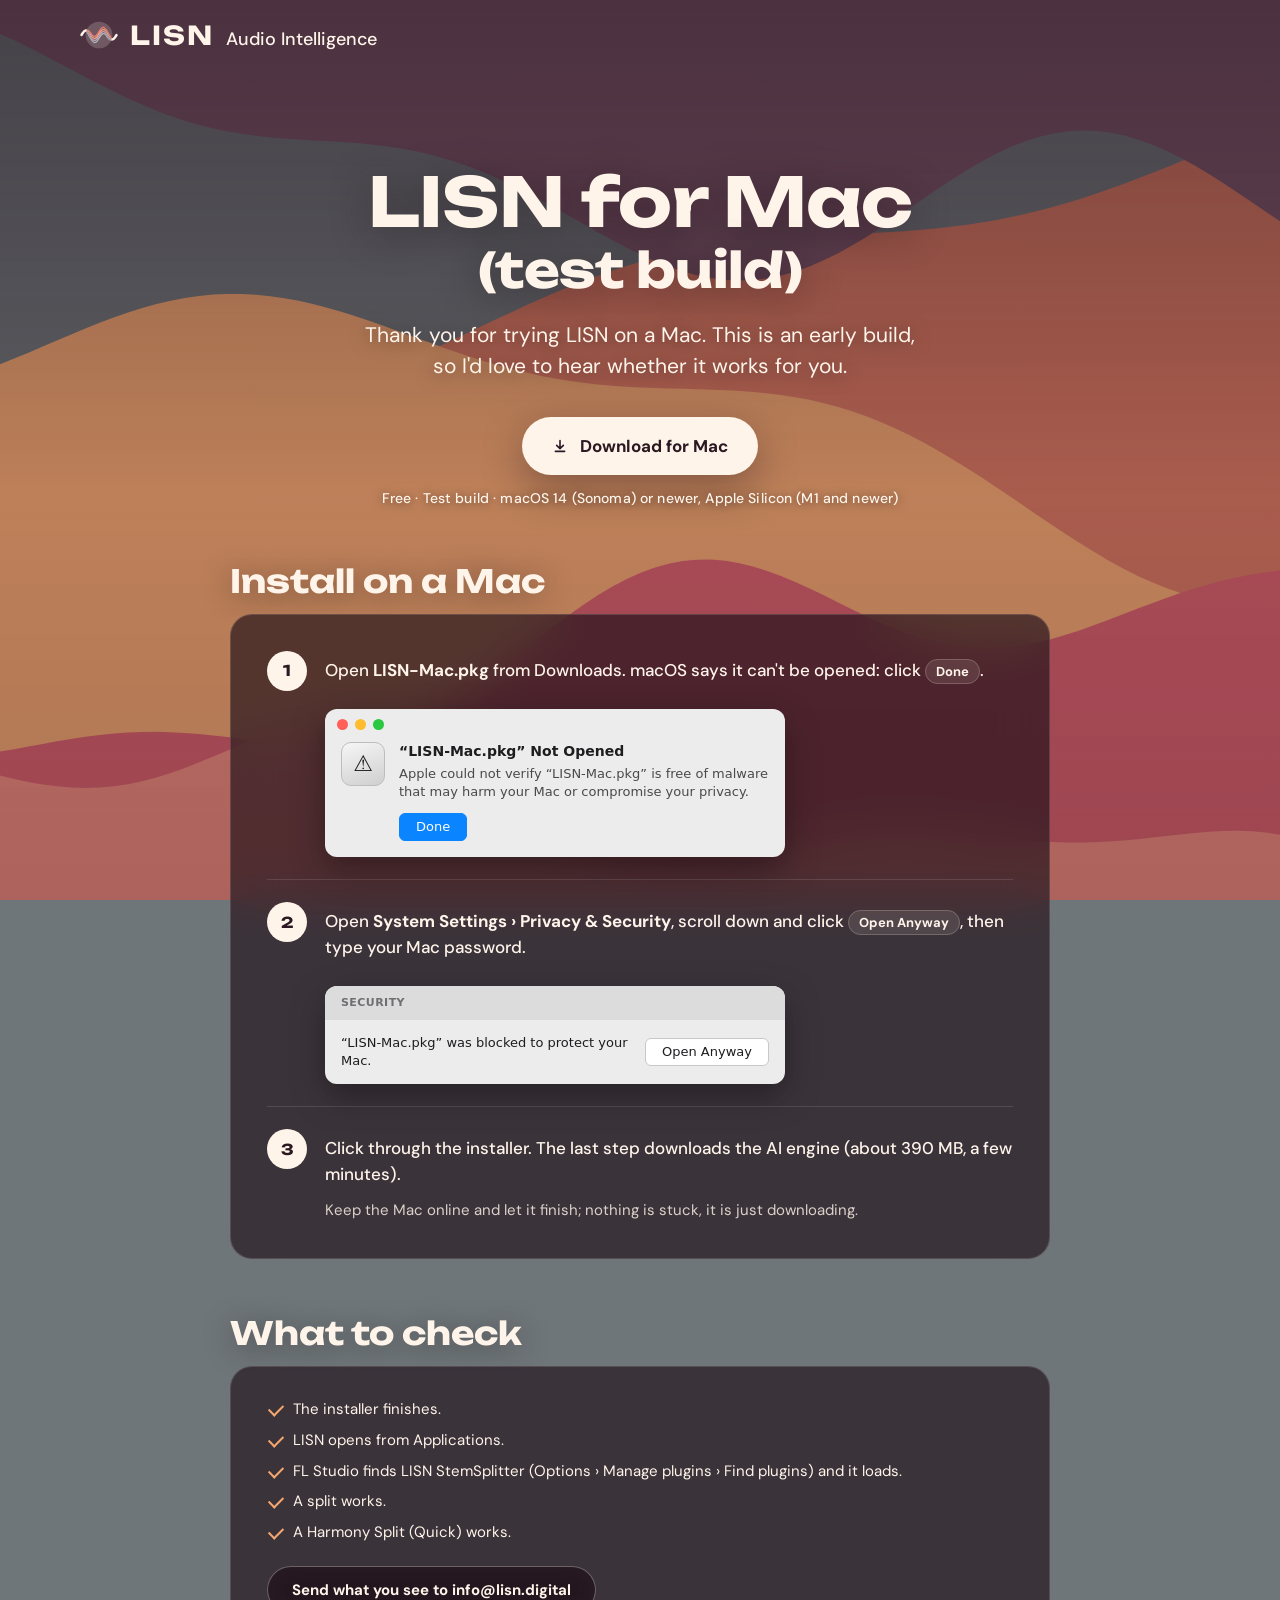
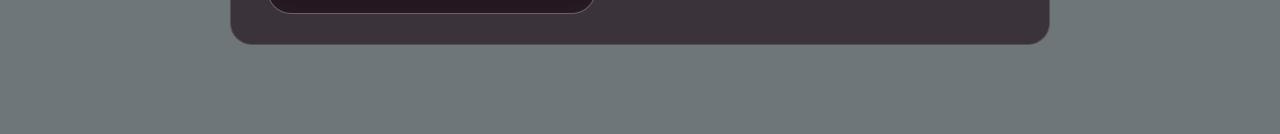
==== mac/index.html @ 8a8f7f3b "feat: private Mac test page at /mac/ (noindex, unlinked) Co-Authored-By: Claude Opus 5.5 <noreply@an" ====
<!doctype html>
<html lang="en">
<head>
<meta charset="utf-8">
<meta name="viewport" content="width=device-width, initial-scale=1">
<title>LISN for Mac (test build)</title>
<meta name="robots" content="noindex">
<meta name="theme-color" content="#2B1822">
<link rel="icon" href="../assets/favicon.ico" sizes="48x48">
<link rel="icon" href="../assets/favicon.svg" type="image/svg+xml">
<link rel="apple-touch-icon" href="../assets/apple-touch-icon.png">
<link rel="stylesheet" href="../styles.css?v=4">
<style>
/* Page-specific styles: kept here so the shared styles.css (and its ?v=) stay untouched */
.mt-hero { padding-bottom: clamp(32px, 5vw, 56px); }
.mt-wrap { max-width: 900px; margin: 0 auto; padding: 0 clamp(16px, 4vw, 40px) clamp(48px, 7vw, 90px); }
.mt-wrap h2 { margin: 0 0 14px; font-family: 'Unbounded', sans-serif; font-weight: 700; font-size: clamp(22px, 3.6vw, 32px); line-height: 1.15; text-shadow: 0 4px 30px rgba(32, 18, 27, 0.45); }
.mt-wrap .install-list, .mt-card { background: rgba(32, 18, 27, 0.66); margin-top: 0; max-width: none; }
.mt-card { border-radius: 22px; border: 1px solid rgba(255, 244, 234, 0.14); -webkit-backdrop-filter: blur(22px); backdrop-filter: blur(22px); padding: clamp(18px, 3vw, 30px) clamp(18px, 3vw, 36px); }
.mt-wrap section + section { margin-top: clamp(36px, 5vw, 56px); }
.mt-wrap .step-num { color: #2B1822; }
.mt-wrap .install-list h3 { font-weight: 500; font-size: 17px; line-height: 1.5; }
.mt-wrap .install-list h3 b { font-weight: 700; }
.mt-wrap .install-list h3 .key { font-size: 13px; padding: 3px 10px; }
.mt-send { margin: 22px 0 0; }

/* The two macOS windows, drawn in a neutral Mac look */
.mac { margin-top: 14px; max-width: 460px; color: #1d1d1f; background: #ececec; border-radius: 12px; box-shadow: 0 12px 34px rgba(0, 0, 0, 0.35); font: 13px/1.4 -apple-system, BlinkMacSystemFont, 'Segoe UI', system-ui, sans-serif; overflow: hidden; }
.mac-dots { display: flex; gap: 7px; padding: 10px 12px 0; }
.mac-dots i { width: 11px; height: 11px; border-radius: 50%; background: #ff5f57; }
.mac-dots i:nth-child(2) { background: #febc2e; }
.mac-dots i:nth-child(3) { background: #28c840; }
.mac-body { display: flex; gap: 14px; align-items: flex-start; padding: 12px 16px 16px; }
.mac-icon { flex: none; width: 44px; height: 44px; border-radius: 10px; background: linear-gradient(160deg, #f6f6f6, #cfcfcf); border: 1px solid #bdbdbd; display: flex; align-items: center; justify-content: center; font-size: 22px; }
.mac-text { flex: 1; min-width: 0; }
.mac-text b { display: block; font-size: 14px; margin-bottom: 3px; }
.mac-text span { color: #4a4a4c; }
.mac-btn { display: inline-block; margin-top: 12px; padding: 4px 16px; border-radius: 6px; background: #fff; border: 1px solid #c8c8c8; color: #1d1d1f; font-weight: 500; }
.mac-btn.blue { background: #0a84ff; border-color: #0a84ff; color: #fff; }
.mac-row { display: flex; gap: 14px; align-items: center; justify-content: space-between; padding: 14px 16px; }
.mac-row .mac-btn { flex: none; margin: 0; }
.mac-row .mac-text { color: #1d1d1f; }
.mac-head { padding: 9px 16px; background: #dcdcdc; color: #6e6e73; font-size: 11px; font-weight: 600; letter-spacing: 0.04em; text-transform: uppercase; }
@media (max-width: 520px) { .mac-row { flex-wrap: wrap; } }
</style>
</head>
<body>
<canvas id="dusk-waves" class="bg-waves" aria-hidden="true"></canvas>
<div class="bg-shade" aria-hidden="true"></div>

<div class="page">

  <header class="site-header">
    <a class="brand" href="../" aria-label="LISN Audio Intelligence home"><img class="brand-symbol" src="../assets/lisn-symbol-glass.svg" alt="" width="38" height="38"><span class="brand-mark">LISN</span> <span class="brand-name">Audio Intelligence</span></a>
  </header>

  <main>
    <section class="hero mt-hero">
      <h1 class="hero-title">LISN for Mac <span>(test build)</span></h1>
      <p class="hero-sub">Thank you for trying LISN on a Mac. This is an early build, so I'd love to hear whether it works for you.</p>
      <div class="hero-cta">
        <div class="cta-row">
          <a class="btn btn-lg" href="https://github.com/EdiKrasniqi11/lisn-vst/releases/download/mac-test-1/LISN-Mac.pkg" data-goatcounter-click="download-mac-test" data-goatcounter-title="Download LISN for Mac (test)"><svg width="16" height="16" viewBox="0 0 24 24" fill="none" stroke="#2B1822" stroke-width="2.4" stroke-linecap="round" stroke-linejoin="round" aria-hidden="true"><path d="M12 4v11M7 11l5 5 5-5M5 20h14"/></svg>Download for Mac</a>
        </div>
        <p class="fineprint">Free · Test build · macOS 14 (Sonoma) or newer, Apple Silicon (M1 and newer)</p>
      </div>
    </section>

    <div class="mt-wrap">
      <section aria-labelledby="mt-install">
        <h2 id="mt-install">Install on a Mac</h2>
        <ol class="install-list">
          <li>
            <span class="step-num">1</span>
            <div class="step-body">
              <h3>Open <b>LISN-Mac.pkg</b> from Downloads. macOS says it can't be opened: click <span class="key">Done</span>.</h3>
              <div class="mac" role="img" aria-label="A macOS dialog titled “LISN-Mac.pkg” Not Opened, saying Apple could not verify it is free of malware, with a blue Done button">
                <div class="mac-dots" aria-hidden="true"><i></i><i></i><i></i></div>
                <div class="mac-body">
                  <div class="mac-icon" aria-hidden="true">&#9888;&#xFE0E;</div>
                  <div class="mac-text"><b>“LISN-Mac.pkg” Not Opened</b><span>Apple could not verify “LISN-Mac.pkg” is free of malware that may harm your Mac or compromise your privacy.</span><br><span class="mac-btn blue">Done</span></div>
                </div>
              </div>
            </div>
          </li>
          <li>
            <span class="step-num">2</span>
            <div class="step-body">
              <h3>Open <b>System Settings › Privacy &amp; Security</b>, scroll down and click <span class="key">Open Anyway</span>, then type your Mac password.</h3>
              <div class="mac" role="img" aria-label="The macOS Privacy and Security settings, with the line “LISN-Mac.pkg” was blocked to protect your Mac, and an Open Anyway button">
                <div class="mac-head" aria-hidden="true">Security</div>
                <div class="mac-row"><span class="mac-text">“LISN-Mac.pkg” was blocked to protect your Mac.</span><span class="mac-btn">Open Anyway</span></div>
              </div>
            </div>
          </li>
          <li>
            <span class="step-num">3</span>
            <div class="step-body">
              <h3>Click through the installer. The last step downloads the AI engine (about 390 MB, a few minutes).</h3>
              <p class="note">Keep the Mac online and let it finish; nothing is stuck, it is just downloading.</p>
            </div>
          </li>
        </ol>
      </section>

      <section aria-labelledby="mt-check">
        <h2 id="mt-check">What to check</h2>
        <div class="mt-card">
          <ul class="ticks">
            <li>The installer finishes.</li>
            <li>LISN opens from Applications.</li>
            <li>FL Studio finds LISN StemSplitter (Options › Manage plugins › Find plugins) and it loads.</li>
            <li>A split works.</li>
            <li>A Harmony Split (Quick) works.</li>
          </ul>
          <p class="mt-send"><a class="btn btn-md btn-ghost" href="mailto:info@lisn.digital?subject=LISN%20for%20Mac%20test">Send what you see to info@lisn.digital</a></p>
        </div>
      </section>
    </div>
  </main>
</div>

<script>
// The hero's Dusk waves (same drawing as the home page); a still frame when the visitor prefers reduced motion.
(() => {
  const DUSK = { bg: '#6F7679', layers: [
    { c: '#D9775F', base: 0.30, amp: 0.10, dir: 1, slope: -0.18 },
    { c: '#F4A76F', base: 0.46, amp: 0.11, dir: 1, slope: 0.22 },
    { c: '#7B5467', base: 0.20, amp: 0.12, dir: -1, slope: 0.16 },
    { c: '#D95F6B', base: 0.72, amp: 0.09, dir: 1, slope: -0.2 },
    { c: '#F08A7C', base: 0.90, amp: 0.07, dir: 1, slope: 0.14 }
  ]};
  const c = document.getElementById('dusk-waves');
  const still = matchMedia('(prefers-reduced-motion: reduce)');
  let raf = 0;
  function size() {
    const dpr = Math.min(window.devicePixelRatio || 1, 1.5), r = c.getBoundingClientRect();
    c.width = Math.max(1, Math.round(r.width * dpr));
    c.height = Math.max(1, Math.round(r.height * dpr));
  }
  function draw(ts) {
    const t = ts * 0.00006, ctx = c.getContext('2d'), w = c.width, h = c.height;
    ctx.fillStyle = DUSK.bg; ctx.fillRect(0, 0, w, h);
    const step = Math.max(8, w / 90);
    DUSK.layers.forEach((L, i) => {
      const p = i * 1.9, f1 = 0.7 + i * 0.22, f2 = 1.6 + i * 0.27;
      ctx.beginPath(); ctx.moveTo(0, L.dir > 0 ? h : 0);
      for (let x = 0; x <= w + step; x += step) {
        const u = x / w;
        const y = h * (L.base + (u - 0.5) * L.slope) + h * L.amp * (
          Math.sin(u * Math.PI * 2 * f1 + t * (5 + i) + p) * 0.62 +
          Math.sin(u * Math.PI * 2 * f2 - t * (3.2 + i * 0.7) + p * 1.7) * 0.38);
        ctx.lineTo(x, y);
      }
      ctx.lineTo(w, L.dir > 0 ? h : 0); ctx.closePath();
      ctx.fillStyle = L.c; ctx.fill();
    });
  }
  function start() {
    cancelAnimationFrame(raf);
    if (still.matches) { draw(0); return; }
    const loop = ts => { draw(ts); raf = requestAnimationFrame(loop); };
    raf = requestAnimationFrame(loop);
  }
  new ResizeObserver(() => { size(); draw(still.matches ? 0 : performance.now()); }).observe(c);
  still.addEventListener('change', start);
  size(); start();
})();
</script>
<!-- Visit and download-click counts, no cookies: https://lisn.goatcounter.com -->
<script data-goatcounter="https://lisn.goatcounter.com/count" async src="//gc.zgo.at/count.js"></script>
</body>
</html>
---- styles.css ----
/* LISN StemSplitter site. Every value comes from the Claude Design export (LISN StemSplitter.dc.html). */

@font-face { font-family: 'DM Sans'; font-style: normal; font-weight: 400 700; font-display: swap; src: url(assets/fonts/dm-sans-latin.woff2) format('woff2'); }
@font-face { font-family: 'Unbounded'; font-style: normal; font-weight: 700; font-display: swap; src: url(assets/fonts/unbounded-700-latin.woff2) format('woff2'); }

html { scroll-behavior: smooth; }
@media (prefers-reduced-motion: reduce) { html { scroll-behavior: auto; } }
* { box-sizing: border-box; }
body { margin: 0; background: #6F7679; color: #FFF4EA; font-family: 'DM Sans', system-ui, sans-serif; -webkit-font-smoothing: antialiased; }
a { color: #FFF4EA; text-underline-offset: 3px; }
a:hover { color: #F4A76F; }
:focus-visible { outline: 2px solid #FFF4EA; outline-offset: 3px; }
summary { list-style: none; }
summary::-webkit-details-marker { display: none; }

/* Stem colours, used through --c */
.vocals { --c: #F4A76F; } .drums { --c: #EF7A7F; } .bass { --c: #C9A0BD; }
.guitar { --c: #F3CD7F; } .piano { --c: #EFE3D6; } .other { --c: #A9B8BC; }

/* Page frame */
/* 100lvh: as tall as the screen with the phone's address bar hidden, so showing or hiding it never resizes the background or uncovers a strip below it */
.bg-waves { position: fixed; inset: 0; width: 100%; height: 100%; height: 100lvh; z-index: 0; display: block; }
.bg-shade { position: fixed; inset: 0; height: 100lvh; z-index: 0; pointer-events: none; background: linear-gradient(180deg, rgba(32, 18, 27, 0.52) 0%, rgba(32, 18, 27, 0.26) 55%, rgba(32, 18, 27, 0.32) 100%); }
.page { position: relative; z-index: 1; min-height: 100vh; display: flex; flex-direction: column; }
main { flex: 1; }
.glass { border-radius: 22px; background: rgba(32, 18, 27, 0.66); border: 1px solid rgba(255, 244, 234, 0.14); -webkit-backdrop-filter: blur(22px); backdrop-filter: blur(22px); }

/* Wordmark */
.brand { display: flex; align-items: baseline; gap: 10px; }
.brand-mark { font-family: 'Unbounded', sans-serif; font-weight: 700; letter-spacing: 0.08em; line-height: 1; }
.brand-name { font-weight: 500; line-height: 1; }
/* The logo kit's glass symbol before "LISN": 1.46 em of the LISN text's size (38 px at 26 px), centred on that text's 1 em line
   box, which centres it on the capitals. The negative margins keep its box under 1 em, so the row and the text don't move. */
.brand-symbol { flex: none; align-self: center; width: 1.46em; height: 1.46em; margin: -0.24em 0; }

/* Header */
.site-header { width: 100%; max-width: 1200px; margin: 0 auto; padding: 22px clamp(16px, 4vw, 40px); display: flex; flex-wrap: wrap; align-items: center; justify-content: space-between; gap: 14px 24px; }
.site-header .brand { gap: 12px; text-decoration: none; }
.site-header .brand:hover { color: #FFF4EA; }
.site-header .brand-mark, .site-header .brand-symbol { font-size: 26px; }
.site-header .brand-name { font-size: 18px; }
.nav { display: flex; flex-wrap: wrap; align-items: center; gap: 8px 22px; }
.nav-link { text-decoration: none; font-weight: 500; font-size: 15px; }
.menu-btn { display: none; }
/* Phone menu (the header wraps below 950 px): a menu button, and the links in a card under the header (the "Website header on a phone" mockup, A) */
@media (max-width: 960px) {
  .site-header { position: relative; z-index: 5; flex-wrap: nowrap; column-gap: 12px; }
  /* Narrower than 390 px the logo and name shrink with the screen so they stay on one line beside the button
     (they need 297 px at full size; the padding, gaps and button take 112) */
  .site-header .brand-mark, .site-header .brand-symbol { font-size: min(26px, calc((100vw - 116px) * 0.095)); }
  .site-header .brand-name { font-size: min(18px, calc((100vw - 116px) * 0.066)); white-space: nowrap; }
  .menu-btn { display: flex; flex: none; align-items: center; justify-content: center; width: 44px; height: 44px; padding: 0; border-radius: 999px; border: 1px solid rgba(255, 244, 234, 0.24); background: rgba(32, 18, 27, 0.55); color: #FFF4EA; cursor: pointer; }
  .menu-btn .i-close, .site-header.open .menu-btn .i-open { display: none; }
  .site-header.open .menu-btn .i-close { display: block; }
  .site-header.open .menu-btn { border-color: rgba(255, 244, 234, 0.4); }
  .site-header.open::before { content: ""; position: fixed; inset: 0; z-index: -1; background: rgba(20, 10, 16, 0.42); }
  .nav { display: none; position: absolute; top: calc(100% + 2px); left: 12px; right: 12px; flex-direction: column; align-items: stretch; gap: 0; padding: 8px; border-radius: 22px; background: rgba(32, 18, 27, 0.9); -webkit-backdrop-filter: blur(22px); backdrop-filter: blur(22px); border: 1px solid rgba(255, 244, 234, 0.14); box-shadow: 0 24px 60px rgba(0, 0, 0, 0.45); }
  .site-header.open .nav { display: flex; }
  .nav-link { display: flex; align-items: center; justify-content: space-between; height: 52px; padding: 0 14px; font-size: 17px; }
  .nav-link + .nav-link { border-top: 1px solid rgba(255, 244, 234, 0.08); }
  .nav-link::after { content: ""; width: 7px; height: 7px; margin-right: 4px; border-top: 2px solid rgba(255, 244, 234, 0.5); border-right: 2px solid rgba(255, 244, 234, 0.5); transform: rotate(45deg); }
  .nav .btn { justify-content: center; height: 50px; margin-top: 8px; font-size: 15px; }
}
.btn { display: inline-flex; align-items: center; gap: 8px; height: 40px; padding: 0 18px; border-radius: 999px; background: #FFF4EA; color: #2B1822; text-decoration: none; font-weight: 700; font-size: 14px; }
.btn:hover { color: #2B1822; }
.btn-lg { gap: 12px; height: 58px; padding: 0 30px; font-size: 17px; box-shadow: 0 14px 40px rgba(32, 18, 27, 0.35); }
.btn-md { gap: 10px; height: 48px; padding: 0 24px; font-size: 15px; align-self: flex-start; margin-top: auto; }
.btn-ghost { background: rgba(32, 18, 27, 0.55); color: #FFF4EA; border: 1px solid rgba(255, 244, 234, 0.32); -webkit-backdrop-filter: blur(14px); backdrop-filter: blur(14px); }
.btn-ghost:hover { color: #FFF4EA; background: rgba(32, 18, 27, 0.75); }
.btn-ghost.btn-lg { box-shadow: 0 14px 40px rgba(32, 18, 27, 0.25); }

/* Hero */
.hero { max-width: 1200px; margin: 0 auto; padding: clamp(40px, 8vw, 96px) clamp(16px, 4vw, 40px) clamp(56px, 8vw, 110px); display: flex; flex-direction: column; align-items: center; text-align: center; }
.hero-title { margin: 0; font-family: 'Unbounded', sans-serif; font-weight: 700; font-size: clamp(30px, 5.6vw, 68px); line-height: 1.06; letter-spacing: -0.01em; text-wrap: balance; text-shadow: 0 4px 40px rgba(32, 18, 27, 0.45); max-width: 16ch; }
.hero-title span { display: block; font-size: 0.72em; margin-top: 0.12em; }
.hero-sub { margin: 24px 0 0; font-size: clamp(17px, 2vw, 21px); line-height: 1.5; max-width: 40ch; text-wrap: pretty; text-shadow: 0 2px 18px rgba(32, 18, 27, 0.5); }
.hero-cta { margin-top: 34px; display: flex; flex-direction: column; align-items: center; gap: 14px; }
.cta-row { display: flex; flex-wrap: wrap; justify-content: center; gap: 12px; }
#download { scroll-margin-top: 140px; }
.fineprint { margin: 0; font-size: 14px; font-weight: 500; letter-spacing: 0.01em; text-shadow: 0 1px 10px rgba(32, 18, 27, 0.6); }

/* The LISN app window in the hero: the desktop app at its own 760 x 500 px, every value from lisn-vst Source/ (Theme.cpp,
   Screens.cpp, StemRow.cpp, Controls.cpp). app.js scales it to the frame (--s), moves the playhead (--head) and draws the waves. */
.app-frame { scroll-margin-top: 24px; position: relative; width: 100%; max-width: 1000px; aspect-ratio: 760 / 500; margin-top: clamp(48px, 7vw, 84px); overflow: hidden; border-radius: 9px; text-align: left; background: #6F7679; box-shadow: 0 50px 120px rgba(32, 18, 27, 0.5), 0 10px 30px rgba(32, 18, 27, 0.3), 0 0 0 1px rgba(255, 244, 234, 0.12); }
.app { --s: 1; --head: 0; --ground: #6F7679; --tint: 32, 18, 27; --vocals: #F4A76F; --drums: #EF7A7F; --bass: #C9A0BD; --other: #A9B8BC;
  position: absolute; left: 0; top: 0; width: 760px; height: 500px; transform: scale(var(--s)); transform-origin: 0 0; background: var(--ground); color: #FFF4EA; -webkit-user-select: none; user-select: none; }
.app[data-theme="midnight"] { --ground: #152238; --tint: 8, 14, 28; --vocals: #F3B98A; --drums: #6FD3C6; --bass: #A9B4FF; --other: #8DB8DB; }
.app [hidden] { display: none !important; }
.app button { margin: 0; font-family: inherit; color: inherit; cursor: pointer; }
.app .ic { fill: none; stroke: currentColor; stroke-width: 2; stroke-linecap: round; stroke-linejoin: round; flex: none; }
.app .vocals { --c: var(--vocals); } .app .drums { --c: var(--drums); } .app .bass { --c: var(--bass); } .app .other { --c: var(--other); }
.app-waves { position: absolute; left: 0; top: 0; width: 760px; height: 500px; display: block; }
.app-header { position: absolute; left: 24px; top: 16px; width: 712px; height: 44px; display: flex; align-items: center; justify-content: space-between; }
.app-logo { display: flex; align-items: center; gap: 10px; font-family: 'Unbounded', sans-serif; font-weight: 700; font-size: 22px; letter-spacing: 0.08em; line-height: 1; }
.app-logo img { display: block; }
.app-right { display: flex; align-items: center; }
.app.busy .app-right { opacity: 0.55; pointer-events: none; }
.app-pill { display: flex; gap: 2px; padding: 3px; border-radius: 999px; border: 1px solid rgba(255, 244, 234, 0.14); background: rgba(var(--tint), 0.72); }
.app-pill + .app-pill { margin-left: 8px; }
.app-pill button { height: 30px; padding: 0 14px; border: 0; border-radius: 999px; background: none; font-weight: 700; font-size: 13px; }
.app-pill .on { background: #FFF4EA; color: #2B1822; }
.app-sep { width: 1px; height: 22px; margin: 0 10px; background: rgba(255, 244, 234, 0.24); }
.app-wbtn { width: 32px; height: 32px; box-sizing: border-box; border-radius: 50%; border: 1px solid rgba(255, 244, 234, 0.18); background: rgba(32, 18, 27, 0.55); display: flex; align-items: center; justify-content: center; }
.app-wbtn .ic { stroke-width: 2; }
.app-wbtn + .app-wbtn { margin-left: 8px; }
.app-panel { position: absolute; left: 24px; top: 76px; width: 712px; height: 400px; box-sizing: border-box; border-radius: 22px; border: 1px solid rgba(255, 244, 234, 0.14); background: rgba(var(--tint), 0.66); -webkit-backdrop-filter: blur(18px); backdrop-filter: blur(18px); box-shadow: 0 26px 50px -22px rgba(20, 8, 16, 0.75); }
.app-panel.error { background: rgba(var(--tint), 0.7); }
.app-panel.drop { box-shadow: 0 26px 50px -22px rgba(20, 8, 16, 0.75), inset 0 0 0 2px rgba(255, 244, 234, 0.7); }
.app-info { position: absolute; left: 720px; top: 480px; width: 16px; height: 16px; box-sizing: border-box; border-radius: 50%; border: 1px solid rgba(255, 244, 234, 0.35); display: flex; align-items: center; justify-content: center; fill: rgba(255, 244, 234, 0.55); stroke: rgba(255, 244, 234, 0.55); stroke-width: 2.4; stroke-linecap: round; }
.app-info circle { stroke: none; }

/* The stems screen (panel content box: the app's coordinates less the 1 px border) */
.app-play { position: absolute; left: 18px; top: 16px; width: 36px; height: 36px; padding: 0; border: 0; border-radius: 50%; background: #FFF4EA; display: flex; align-items: center; justify-content: center; fill: #2B1822; }
.app-play::after { content: ""; position: absolute; inset: -10px; }   /* a bigger target when the window is scaled down */
.app-play:disabled { cursor: progress; }
.app-play .i-play { margin-left: 2px; }
.app-play .i-pause, .app.playing .app-play .i-play { display: none; }
.app.playing .app-play .i-pause { display: block; }
.app-song { position: absolute; left: 66px; top: 17px; width: 400px; }
.app-song b { display: block; font-size: 15px; line-height: 18px; white-space: nowrap; overflow: hidden; text-overflow: ellipsis; }
.app-song span { display: block; margin-top: 2px; font-size: 12px; line-height: 14.4px; color: rgba(255, 244, 234, 0.64); white-space: nowrap; }
.app-tools { position: absolute; right: 18px; top: 17px; display: flex; gap: 8px; }
.app-btn { height: 34px; box-sizing: border-box; padding: 0 14px 0 10px; display: flex; align-items: center; gap: 6px; border-radius: 10px; border: 1px solid rgba(255, 244, 234, 0.22); background: rgba(255, 244, 234, 0.06); font-weight: 700; font-size: 13px; white-space: nowrap; }
.app-hr { position: absolute; left: 18px; width: 674px; height: 1px; background: rgba(255, 244, 234, 0.12); }
.app-row { position: absolute; left: 18px; width: 674px; height: 56px; }
.app-mark, .app-name, .app-vol, .app-wave { transition: opacity 0.12s; }
.app-row.muted .app-mark, .app-row.muted .app-name, .app-row.muted .app-vol, .app-row.muted .app-wave { opacity: 0.38; }
.app-mark { position: absolute; left: 10px; top: 13px; width: 4px; height: 30px; border-radius: 2px; background: var(--c); }
.app-name { position: absolute; left: 24px; top: 16px; font-weight: 700; font-size: 14px; line-height: 14px; }
.app-vol { --v: 1; position: absolute; left: 24px; top: 32.5px; width: 96px; height: 12px; cursor: pointer; touch-action: none; }
.app-vol::before { content: ""; position: absolute; left: 0; right: 0; top: 4.5px; height: 3px; border-radius: 1.5px; background: linear-gradient(90deg, var(--c) calc(5px + 86px * var(--v)), rgba(255, 244, 234, 0.16) 0); }
.app-vol::after { content: ""; position: absolute; top: 1px; left: calc(86px * var(--v)); width: 10px; height: 10px; border-radius: 50%; background: #FFF4EA; box-shadow: 0 1px 0 rgba(0, 0, 0, 0.45); }
.app-light { position: absolute; left: 142px; top: 9px; width: 38px; height: 38px; padding: 0; box-sizing: border-box; border-radius: 50%; border: 1px solid rgba(255, 244, 234, 0.22); background: rgba(255, 244, 234, 0.08); display: flex; align-items: center; justify-content: center; }
.app-light .i-off, .app-row.muted .app-light .i-on { display: none; }
.app-row.muted .app-light .i-off { display: block; color: rgba(255, 244, 234, 0.5); }
.app-wave { position: absolute; left: 194px; top: 5px; width: 376px; height: 46px; cursor: pointer; touch-action: none; }
.app-wave svg { position: absolute; left: 0; top: 5px; width: 376px; height: 36px; fill: var(--c); }
.app-wave .rest { opacity: 0.3; }
.app-wave .played { clip-path: inset(0 calc(376px - 376px * var(--head)) 0 0); }
.app-head { position: absolute; left: calc(211px + 376px * var(--head)); top: 78px; width: 2px; height: 238px; border-radius: 1px; background: #FFF4EA; pointer-events: none; }
.app-chip { position: absolute; left: 584px; top: 11px; height: 34px; box-sizing: border-box; padding: 0 12px 0 8px; display: flex; align-items: center; gap: 6px; border-radius: 10px; border: 1px dashed rgba(255, 244, 234, 0.3); background: none; font-weight: 700; font-size: 12px; }
.app-chip .ic { stroke-width: 3; color: rgba(255, 244, 234, 0.82); }
.app-mix { left: auto; right: 28px; top: 340px; height: 36px; }
.app-box { position: absolute; top: 339px; height: 38px; box-sizing: border-box; padding: 0; border-radius: 10px; border: 1px solid rgba(255, 244, 234, 0.22); background: rgba(255, 244, 234, 0.06); text-align: left; }
.app-box > .ic { position: absolute; left: 10px; top: 10px; }
.app-box b { position: absolute; left: 34px; top: 5px; font-size: 14px; line-height: 15px; white-space: nowrap; }
.app-box small { position: absolute; left: 34px; top: 22px; font-size: 10px; line-height: 11px; color: rgba(255, 244, 234, 0.55); white-space: nowrap; }
.app-chev { position: absolute; right: 0; top: 6px; width: 27px; height: 24px; border-left: 1px solid rgba(255, 244, 234, 0.14); color: rgba(255, 244, 234, 0.75); }
.app-chev svg { position: absolute; left: 6px; top: -2px; }
.app-chev svg + svg { top: 14px; }

/* Splitting (SplittingScreen) and the errors (ErrorScreen) */
.app-splitting { position: absolute; inset: 0; display: flex; flex-direction: column; align-items: center; justify-content: center; text-align: center; }
.app-split-song { font-size: 15px; line-height: 19px; max-width: 520px; white-space: nowrap; overflow: hidden; text-overflow: ellipsis; }
.app-split-what { margin-top: 4px; font-size: 13px; line-height: 17px; color: rgba(255, 244, 234, 0.68); }
.app-pct { margin-top: 18px; font-family: 'Unbounded', sans-serif; font-weight: 700; font-size: 40px; line-height: 50px; }
.app-track { margin-top: 18px; display: block; overflow: visible; fill: none; stroke-width: 4; stroke-linecap: round; stroke-linejoin: round; }
.app-track .rest { stroke: rgba(255, 244, 234, 0.2); }
.app-track .done { stroke: var(--vocals); }
.app-track .halo { fill: var(--vocals); fill-opacity: 0.35; stroke: none; }
.app-track .knob { fill: #FFF4EA; stroke: none; }
.app-cancel { margin-top: 18px; height: 36px; padding: 0 18px; border-color: rgba(255, 244, 234, 0.3); }
.app-splitting p { margin: 18px 0 0; width: 420px; font-size: 12px; line-height: 18px; color: rgba(255, 244, 234, 0.6); }
.app-error { position: absolute; left: 95px; top: 0; bottom: 0; width: 520px; display: flex; flex-direction: column; justify-content: center; gap: 16px; }
.app-error-title { display: flex; align-items: center; gap: 14px; }
.app-error-title b { font-family: 'Unbounded', sans-serif; font-size: 20px; line-height: 1.25; }
.app-alert { width: 44px; height: 44px; flex: none; border-radius: 50%; background: color-mix(in srgb, var(--drums) 18%, transparent); color: var(--drums); display: flex; align-items: center; justify-content: center; }
.app-error p { margin: 0; font-size: 14px; line-height: 1.55; color: rgba(255, 244, 234, 0.8); }
.app-error-buttons { display: flex; gap: 10px; margin-top: 4px; }
.app-error-buttons .app-btn { height: 38px; padding: 0 16px; border-color: rgba(255, 244, 234, 0.3); }
.app-primary { height: 38px; box-sizing: border-box; padding: 0 18px; display: flex; align-items: center; border-radius: 10px; background: #FFF4EA; color: #2B1822; text-decoration: none; font-weight: 700; font-size: 13px; white-space: nowrap; }
.app-primary:hover { color: #2B1822; }

/* "In the free app": the note an app-only control opens */
.app-pop { position: absolute; z-index: 2; width: 262px; box-sizing: border-box; padding: 14px 16px 16px; border-radius: 12px; border: 1px solid rgba(255, 244, 234, 0.16); background: rgba(var(--tint), 0.94); box-shadow: 0 18px 40px rgba(0, 0, 0, 0.35); display: flex; flex-direction: column; gap: 8px; -webkit-user-select: text; user-select: text; }
.app-pop-kicker { display: flex; align-items: center; gap: 8px; font-size: 11px; font-weight: 700; letter-spacing: 0.08em; text-transform: uppercase; color: var(--vocals); }
.app-pop b { font-size: 14px; line-height: 1.35; }
.app-pop p { margin: 0; font-size: 12px; line-height: 1.5; color: rgba(255, 244, 234, 0.72); }
.app-pop div { display: flex; align-items: center; gap: 12px; margin-top: 4px; }
.app-pop .app-primary { height: 32px; padding: 0 14px; border-radius: 9px; font-size: 12px; }
.app-pop-close { padding: 0; border: 0; background: none; font-weight: 700; font-size: 12px; color: rgba(255, 244, 234, 0.7) !important; }
.app-caption { margin: 22px 0 0; font-size: 15px; line-height: 1.5; max-width: 60ch; text-wrap: pretty; text-shadow: 0 1px 10px rgba(32, 18, 27, 0.6); }

/* Segmented pills and tool chips (the Features cards, the app titlebar) */
.seg { display: flex; padding: 4px; border-radius: 999px; background: rgba(32, 18, 27, 0.6); border: 1px solid rgba(255, 244, 234, 0.14); }
.seg > span { white-space: nowrap; flex: none; display: inline-flex; align-items: center; gap: 7px; padding: 7px 14px; border-radius: 999px; font-weight: 700; font-size: 13px; }
.seg > .on { background: #FFF4EA; color: #2B1822; }
.tool { white-space: nowrap; flex: none; display: inline-flex; align-items: center; gap: 8px; height: 38px; padding: 0 14px; border-radius: 12px; border: 1px solid rgba(255, 244, 234, 0.22); font-weight: 700; font-size: 13px; }
.tool.dashed { border: 1px dashed rgba(255, 244, 234, 0.32); }
.tool.sm { height: 36px; }
.mini-wave i { flex: 1 1 0; min-width: 1px; border-radius: 1px; opacity: 0.42; }
.mini-wave i:nth-child(-n+25) { opacity: 1; }   /* the played part: bars left of the playhead */

/* Tempo and Key boxes (the Features cards) */
.tbox { flex: none; display: inline-flex; align-items: center; gap: 9px; height: 44px; padding: 0 4px 0 12px; border-radius: 12px; border: 1px solid rgba(255, 244, 234, 0.22); background: rgba(255, 244, 234, 0.06); }
.tbox-v { display: flex; flex-direction: column; gap: 3px; line-height: 1; min-width: 58px; }
.tbox-v b { font-size: 15px; white-space: nowrap; }
.tbox-v small { font-size: 11px; opacity: 0.6; white-space: nowrap; }
.chev { display: flex; flex-direction: column; padding: 0 5px 0 6px; border-left: 1px solid rgba(255, 244, 234, 0.14); opacity: 0.8; }
.tbox.sm { height: 40px; }
.vol-stack { display: flex; flex-direction: column; gap: 14px; margin-top: auto; padding-top: 12px; }
.vol-stack span { position: relative; height: 3px; border-radius: 2px; background: rgba(255, 244, 234, 0.16); max-width: 220px; }
.vol-stack i { position: absolute; left: 0; top: 0; bottom: 0; width: var(--v); border-radius: 2px; background: var(--c); }
.vol-stack i::after { content: ""; position: absolute; right: -5px; top: 50%; width: 10px; height: 10px; margin-top: -5px; border-radius: 50%; background: #FFF4EA; box-shadow: 0 1px 3px rgba(0, 0, 0, 0.45); }

/* The promo video */
.demo-link { display: inline-flex; align-items: center; gap: 8px; margin-top: 4px; font-weight: 700; font-size: 15px; text-decoration: none; text-shadow: 0 1px 10px rgba(32, 18, 27, 0.6); }
.section-demo { padding-top: clamp(24px, 4vw, 48px); scroll-margin-top: 16px; }
.promo { max-width: 960px; margin: clamp(28px, 4vw, 48px) 0 0; padding: 10px; border-radius: 22px; background: rgba(32, 18, 27, 0.66); border: 1px solid rgba(255, 244, 234, 0.14); -webkit-backdrop-filter: blur(14px); backdrop-filter: blur(14px); box-shadow: 0 30px 80px -20px rgba(0, 0, 0, 0.55); }
.promo video { display: block; width: 100%; height: auto; aspect-ratio: 16 / 9; border-radius: 14px; background: #20121B; }
@media (max-width: 640px) { .promo { padding: 6px; border-radius: 16px; } .promo video { border-radius: 11px; } }

/* Two ways to use it */
.section-apps { padding-top: 0; padding-bottom: clamp(64px, 9vw, 120px); scroll-margin-top: 16px; }
.cards-apps { grid-template-columns: repeat(auto-fit, minmax(min(100%, 400px), 1fr)); }
.app-card { gap: 14px; }
.app-card h3 { font-family: 'Unbounded', sans-serif; font-size: 24px; letter-spacing: 0.02em; }
.card .app-kind { font-size: 13px; font-weight: 700; letter-spacing: 0.1em; text-transform: uppercase; opacity: 0.7; }
.ticks { list-style: none; margin: 2px 0 6px; padding: 0; display: flex; flex-direction: column; gap: 9px; font-size: 15px; }
.ticks li { position: relative; padding-left: 26px; line-height: 1.45; }
.ticks li::before { content: ""; position: absolute; left: 2px; top: 5px; width: 12px; height: 7px; border-left: 2px solid #F4A76F; border-bottom: 2px solid #F4A76F; transform: rotate(-45deg); }
.titlebar { display: flex; align-items: center; justify-content: space-between; gap: 12px; padding: 10px 12px 10px 16px; border-radius: 14px; background: linear-gradient(100deg, rgba(123, 84, 103, 0.75), rgba(217, 119, 95, 0.55) 55%, rgba(244, 167, 111, 0.5)); border: 1px solid rgba(255, 244, 234, 0.14); }
.titlebar .brand-mark, .titlebar .brand-symbol { font-size: 17px; }
.tb-right { display: flex; align-items: center; gap: 8px; }
.tb-seg > span { padding: 5px 11px; font-size: 12px; }
.tb-sep { width: 1px; height: 20px; background: rgba(255, 244, 234, 0.24); margin: 0 2px; }
.tb-btn { width: 28px; height: 28px; border-radius: 50%; border: 1px solid rgba(255, 244, 234, 0.18); background: rgba(32, 18, 27, 0.55); display: flex; align-items: center; justify-content: center; font-size: 15px; line-height: 1; }
.install-for { margin: clamp(28px, 4vw, 44px) 0 0; font-weight: 700; font-size: 15px; letter-spacing: 0.08em; text-transform: uppercase; opacity: 0.85; }
.install-for + .install-list { margin-top: 14px; }
@media (max-width: 520px) { .tb-seg { display: none; } }

/* Sections */
.section { max-width: 1200px; margin: 0 auto; padding: clamp(40px, 7vw, 90px) clamp(16px, 4vw, 40px); }
.section-features { padding-bottom: clamp(64px, 9vw, 120px); scroll-margin-top: 16px; }
.section-reqs { padding-top: clamp(64px, 9vw, 120px); padding-bottom: clamp(40px, 6vw, 70px); }
.section-faq { padding-top: clamp(40px, 6vw, 70px); padding-bottom: clamp(64px, 9vw, 120px); scroll-margin-top: 16px; }
.kicker { margin: 0 0 12px; font-weight: 700; font-size: 14px; letter-spacing: 0.12em; text-transform: uppercase; text-shadow: 0 1px 10px rgba(32, 18, 27, 0.6); }
.section-title { margin: 0; font-family: 'Unbounded', sans-serif; font-weight: 700; font-size: clamp(28px, 5vw, 54px); line-height: 1.08; max-width: 18ch; text-wrap: balance; text-shadow: 0 4px 30px rgba(32, 18, 27, 0.45); }

/* How it works and Features cards */
.cards { list-style: none; margin: clamp(28px, 4vw, 48px) 0 0; padding: 0; display: grid; grid-template-columns: repeat(auto-fit, minmax(min(100%, 290px), 1fr)); gap: 18px; }
.cards-features { grid-template-columns: repeat(auto-fit, minmax(min(100%, 320px), 1fr)); }
.card { display: flex; flex-direction: column; gap: 12px; padding: clamp(22px, 3vw, 30px); }
.card h3 { margin: 0; font-size: 21px; font-weight: 700; }
.card p { margin: 0; font-size: 16px; line-height: 1.55; opacity: 0.85; }
.cards-features .card p { text-wrap: pretty; }
.cards-how .card { gap: 14px; }
.cards-how .card h3 { font-size: 24px; }
.step-no { font-family: 'Unbounded', sans-serif; font-weight: 700; font-size: 15px; opacity: 0.8; }
.chips { display: flex; flex-wrap: wrap; gap: 8px; margin-top: auto; padding-top: 8px; }
.chip { white-space: nowrap; flex: none; padding: 6px 12px; border-radius: 999px; border: 1px solid rgba(255, 244, 234, 0.22); font-size: 13px; font-weight: 500; }
.stem-chip { display: inline-flex; align-items: center; gap: 7px; background: rgba(255, 244, 234, 0.08); border-color: rgba(255, 244, 234, 0.14); }
.stem-chip.extra { background: none; border: 1px dashed rgba(255, 244, 234, 0.32); }
.status { white-space: nowrap; flex: none; display: inline-flex; align-items: center; gap: 8px; padding: 8px 14px; border-radius: 999px; background: rgba(255, 244, 234, 0.08); border: 1px solid rgba(255, 244, 234, 0.14); font-size: 13px; font-weight: 500; }
.dot { width: 8px; height: 8px; border-radius: 50%; background: var(--c); }
.dot.lg { width: 9px; height: 9px; }
.ms { width: 36px; height: 36px; border-radius: 50%; border: 1px solid rgba(255, 244, 234, 0.22); display: flex; align-items: center; justify-content: center; font-weight: 700; font-size: 13px; }
.ms.on { background: #FFF4EA; color: #2B1822; }
.mini-wave { display: flex; align-items: center; gap: 0.9%; height: 36px; margin-top: auto; padding-top: 8px; position: relative; }
.mini-wave i { background: #F4A76F; }
.mini-wave .playhead { position: absolute; top: 8px; bottom: 0; left: 62%; width: 2px; background: #FFF4EA; }

/* Install, on Midnight */
.midnight { position: relative; overflow: hidden; background: #152238; }
.midnight-waves { position: absolute; inset: 0; width: 100%; height: 100%; display: block; }
.midnight-shade { position: absolute; inset: 0; background: linear-gradient(180deg, rgba(8, 14, 28, 0.5), rgba(8, 14, 28, 0.28)); }
.midnight-inner { position: relative; max-width: 1200px; margin: 0 auto; padding: clamp(64px, 9vw, 120px) clamp(16px, 4vw, 40px); }
.midnight .kicker { text-shadow: 0 1px 10px rgba(8, 14, 28, 0.6); }
.midnight .section-title { text-shadow: 0 4px 30px rgba(8, 14, 28, 0.5); }
.install-list { list-style: none; margin: clamp(28px, 4vw, 48px) 0 0; padding: clamp(8px, 1.5vw, 14px) clamp(18px, 3vw, 36px); border-radius: 22px; background: rgba(8, 14, 28, 0.66); border: 1px solid rgba(255, 244, 234, 0.14); -webkit-backdrop-filter: blur(22px); backdrop-filter: blur(22px); max-width: 900px; }
.install-list > li { display: grid; grid-template-columns: 40px minmax(0, 1fr); gap: 18px; padding: 22px 0; border-bottom: 1px solid rgba(255, 244, 234, 0.12); }
.install-list > li:last-child { border-bottom: 0; }
.install-list h3 { margin: 7px 0 0; font-size: 19px; font-weight: 700; }
.pretty { text-wrap: pretty; }
.step-num { width: 40px; height: 40px; border-radius: 50%; background: #FFF4EA; color: #152238; display: flex; align-items: center; justify-content: center; font-family: 'Unbounded', sans-serif; font-weight: 700; font-size: 15px; }
.step-body { display: flex; flex-direction: column; gap: 12px; min-width: 0; }
.step-body.tight { gap: 10px; }
.step-body.loose { gap: 14px; }
.click-row { display: flex; flex-wrap: wrap; align-items: center; gap: 8px; font-size: 15px; }
.key { white-space: nowrap; flex: none; padding: 6px 12px; border-radius: 999px; background: rgba(255, 244, 234, 0.1); border: 1px solid rgba(255, 244, 234, 0.2); font-weight: 700; font-size: 14px; }
.note { margin: 0; font-size: 15px; line-height: 1.55; opacity: 0.82; }
.daw { display: flex; flex-direction: column; gap: 8px; }
.daw-name { font-weight: 700; font-size: 14px; opacity: 0.82; }
.crumbs { display: flex; flex-wrap: wrap; align-items: center; gap: 6px; font-size: 14px; }
.crumb { white-space: nowrap; flex: none; padding: 5px 11px; border-radius: 999px; background: rgba(255, 244, 234, 0.1); border: 1px solid rgba(255, 244, 234, 0.2); font-weight: 500; }
.sep { opacity: 0.6; }

/* Requirements */
.reqs { margin: clamp(28px, 4vw, 48px) 0 0; display: grid; grid-template-columns: repeat(auto-fit, minmax(min(100%, 210px), 1fr)); gap: 1px; border-radius: 22px; overflow: hidden; background: rgba(255, 244, 234, 0.14); border: 1px solid rgba(255, 244, 234, 0.14); }
.reqs > div { padding: 22px 24px; background: rgba(32, 18, 27, 0.72); }
.reqs dt { font-size: 13px; font-weight: 700; letter-spacing: 0.08em; text-transform: uppercase; opacity: 0.75; }
.reqs dd { margin: 8px 0 0; font-size: 17px; font-weight: 500; line-height: 1.45; }

/* FAQ */
.faq { margin-top: clamp(28px, 4vw, 48px); display: flex; flex-direction: column; gap: 12px; }
.faq summary { display: flex; justify-content: space-between; align-items: center; gap: 16px; padding: 20px 24px; cursor: pointer; font-weight: 700; font-size: 18px; }
.faq-plus { flex: none; width: 30px; height: 30px; border-radius: 50%; border: 1px solid rgba(255, 244, 234, 0.22); display: flex; align-items: center; justify-content: center; font-weight: 500; }
details[open] .faq-plus { transform: rotate(45deg); }
.faq p { margin: 0; padding: 0 24px 22px; font-size: 16px; line-height: 1.6; opacity: 0.88; overflow-wrap: anywhere; }
.faq code { font: inherit; font-weight: 500; padding: 2px 8px; border-radius: 8px; background: rgba(255, 244, 234, 0.1); }

/* Footer */
.site-footer { background: rgba(32, 18, 27, 0.78); border-top: 1px solid rgba(255, 244, 234, 0.14); -webkit-backdrop-filter: blur(22px); backdrop-filter: blur(22px); }
.footer-inner { max-width: 1200px; margin: 0 auto; padding: 32px clamp(16px, 4vw, 40px) 40px; display: flex; flex-direction: column; gap: 18px; }
.footer-top { display: flex; flex-wrap: wrap; align-items: center; justify-content: space-between; gap: 14px 24px; }
.site-footer .brand-mark, .site-footer .brand-symbol { font-size: 20px; }
.site-footer .brand-name { font-size: 15px; }
.footer-links { display: flex; flex-wrap: wrap; align-items: center; gap: 8px 20px; font-size: 14px; }
.footer-links a { font-weight: 500; }
.credits { margin: 0; font-size: 13px; line-height: 1.6; opacity: 0.78; max-width: 70ch; }

/* The optional newsletter dialog after a first download (the newsletter-prompt mockup, A) */
.news { width: min(480px, calc(100vw - 32px)); box-sizing: border-box; padding: 30px 32px 28px; border-radius: 22px; border: 1px solid rgba(255, 244, 234, 0.14); background: rgba(32, 18, 27, 0.94); color: #FFF4EA; box-shadow: 0 40px 100px rgba(0, 0, 0, 0.45); }
.news::backdrop { background: rgba(20, 10, 16, 0.55); -webkit-backdrop-filter: blur(3px); backdrop-filter: blur(3px); }
.news-ask, .news-done { display: flex; flex-direction: column; gap: 14px; }
.news [hidden] { display: none; }
.news-started { display: flex; align-items: center; gap: 10px; font-size: 13px !important; font-weight: 700; }
.news-tick, .news-mail { flex: none; width: 22px; height: 22px; border-radius: 50%; background: rgba(244, 167, 111, 0.2); display: flex; align-items: center; justify-content: center; }
.news-mail { width: 44px; height: 44px; }
.news h2 { margin: 2px 0 0; font-family: 'Unbounded', sans-serif; font-size: 24px; line-height: 1.2; }
.news p { margin: 0; font-size: 15px; line-height: 1.55; color: rgba(255, 244, 234, 0.82); }
.news label { margin-top: 6px; font-size: 13px; font-weight: 700; }
.news input { height: 48px; margin-top: -6px; box-sizing: border-box; padding: 0 16px; border-radius: 12px; border: 1px solid rgba(255, 244, 234, 0.24); background: rgba(255, 244, 234, 0.08); color: #FFF4EA; font: 500 16px 'DM Sans', system-ui, sans-serif; }
.news input::placeholder { color: rgba(255, 244, 234, 0.5); }
.news-buttons { display: flex; flex-wrap: wrap; align-items: center; gap: 14px; margin-top: 4px; }
.news .btn { margin-top: 0; border: 0; font-family: inherit; cursor: pointer; }
.news .btn:disabled { opacity: 0.6; cursor: progress; }
.news-no { height: 48px; padding: 0 16px; border: 0; background: none; color: rgba(255, 244, 234, 0.85); font: 700 15px 'DM Sans', system-ui, sans-serif; cursor: pointer; }
.news .news-small { font-size: 12px; line-height: 1.5; color: rgba(255, 244, 234, 0.6); }
.news .news-error { font-size: 14px; color: #F4A76F; }
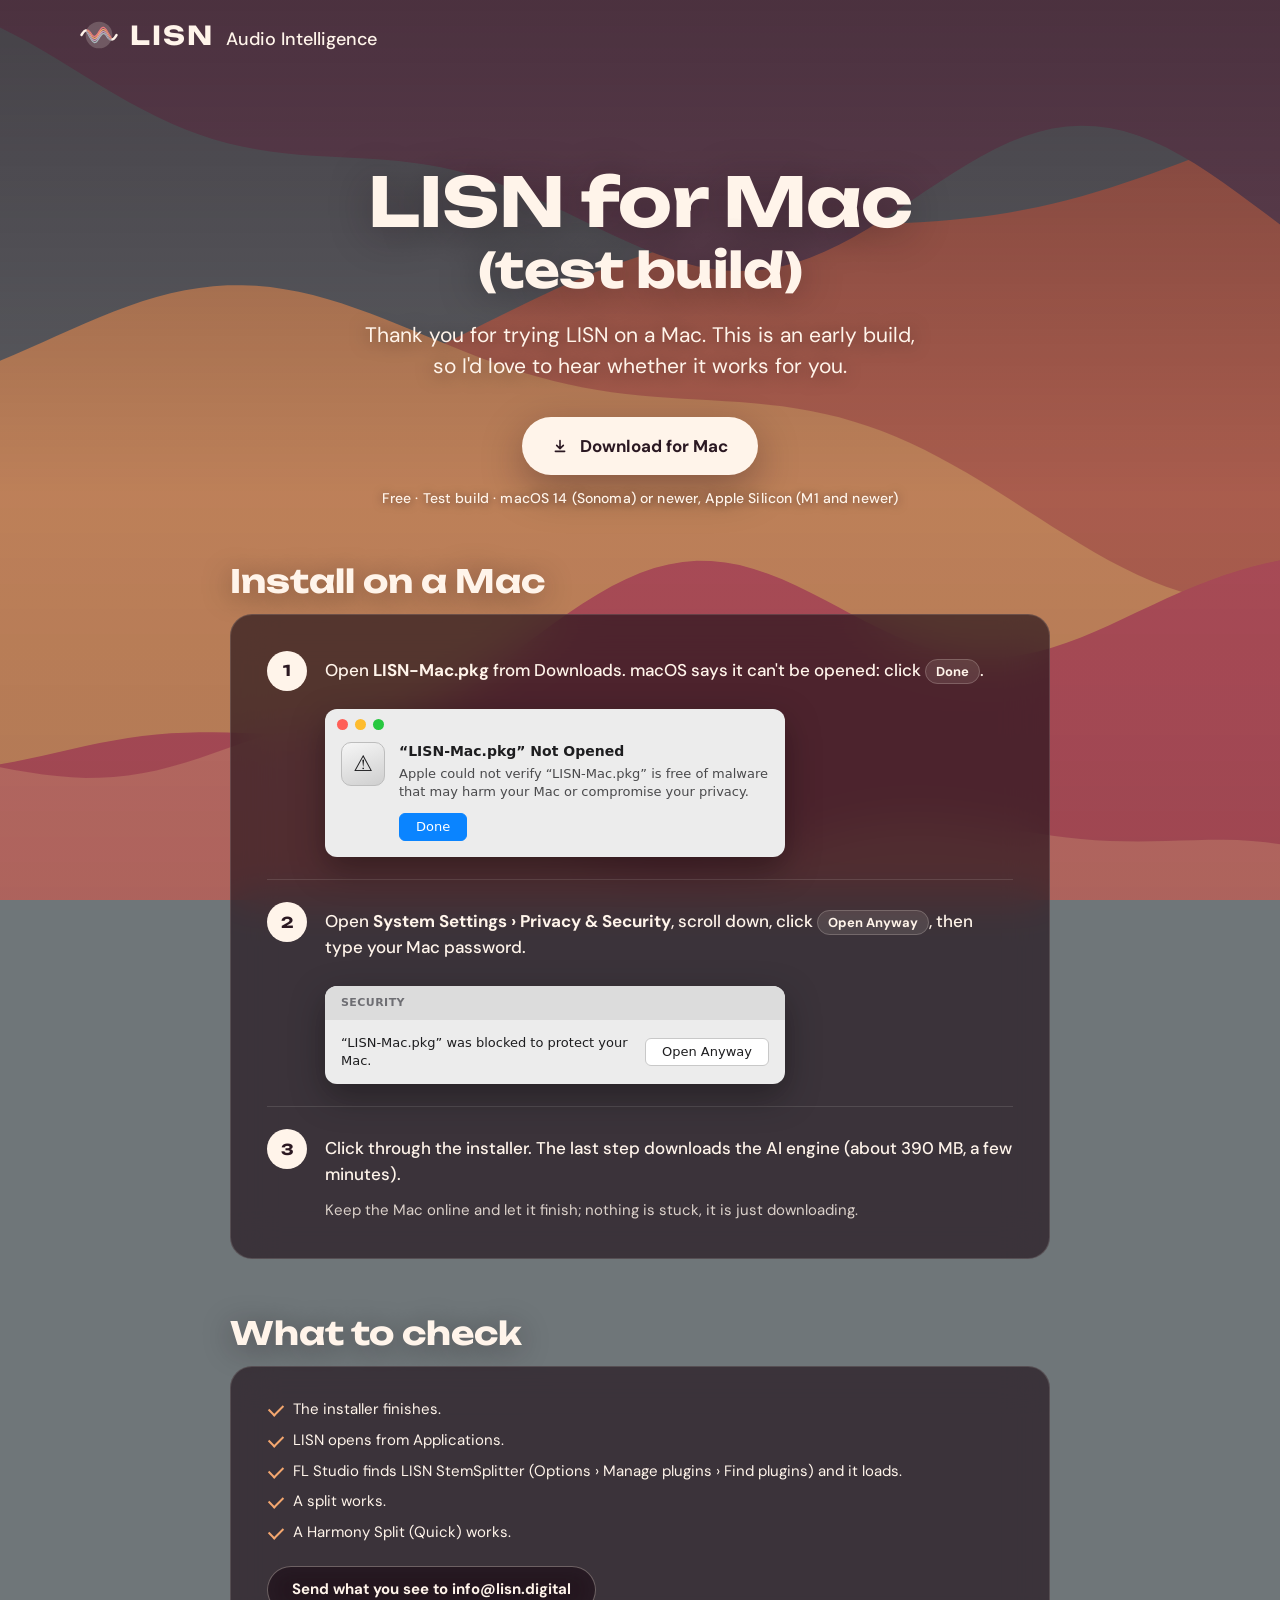
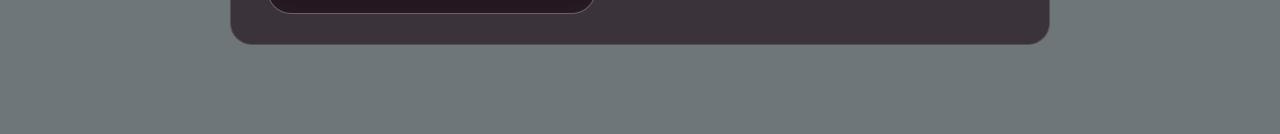
==== commit aab00400: "fix: Mac test page step 2 wording verbatim; mail button wraps cleanly on phones Co-Authored-By: Clau" ====
--- a/mac/index.html
+++ b/mac/index.html
@@ -23,6 +23,7 @@
 .mt-wrap .install-list h3 b { font-weight: 700; }
 .mt-wrap .install-list h3 .key { font-size: 13px; padding: 3px 10px; }
 .mt-send { margin: 22px 0 0; }
+.mt-send .btn { height: auto; min-height: 48px; padding-block: 10px; line-height: 1.3; }
 
 /* The two macOS windows, drawn in a neutral Mac look */
 .mac { margin-top: 14px; max-width: 460px; color: #1d1d1f; background: #ececec; border-radius: 12px; box-shadow: 0 12px 34px rgba(0, 0, 0, 0.35); font: 13px/1.4 -apple-system, BlinkMacSystemFont, 'Segoe UI', system-ui, sans-serif; overflow: hidden; }
@@ -86,7 +87,7 @@
           <li>
             <span class="step-num">2</span>
             <div class="step-body">
-              <h3>Open <b>System Settings › Privacy &amp; Security</b>, scroll down and click <span class="key">Open Anyway</span>, then type your Mac password.</h3>
+              <h3>Open <b>System Settings › Privacy &amp; Security</b>, scroll down, click <span class="key">Open Anyway</span>, then type your Mac password.</h3>
               <div class="mac" role="img" aria-label="The macOS Privacy and Security settings, with the line “LISN-Mac.pkg” was blocked to protect your Mac, and an Open Anyway button">
                 <div class="mac-head" aria-hidden="true">Security</div>
                 <div class="mac-row"><span class="mac-text">“LISN-Mac.pkg” was blocked to protect your Mac.</span><span class="mac-btn">Open Anyway</span></div>
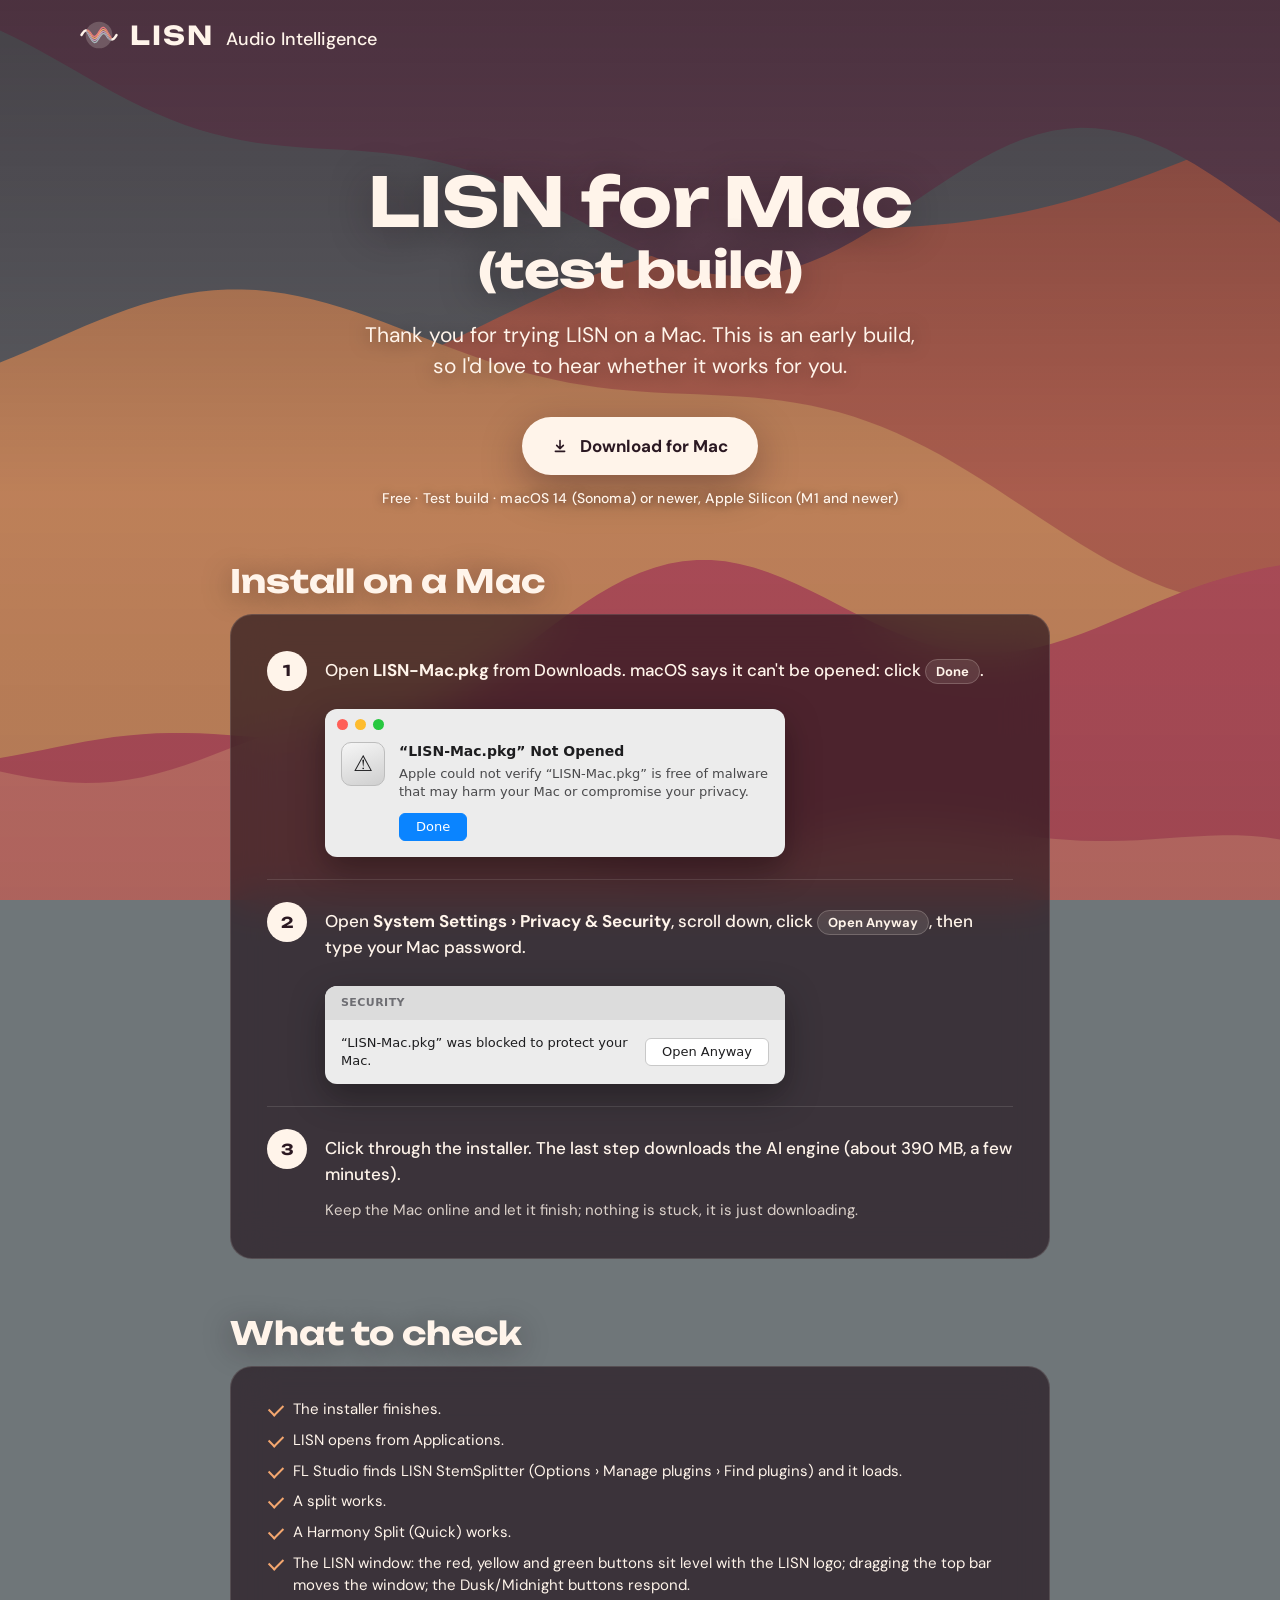
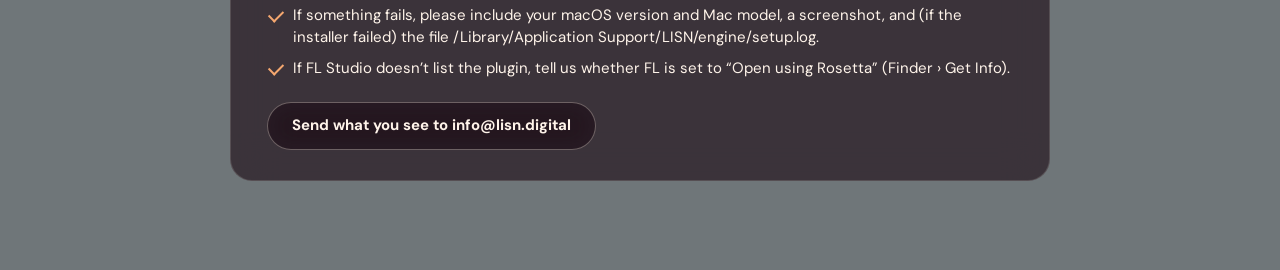
==== commit f7d3a22b: "mac test page: window, failure-report and Rosetta checks Co-Authored-By: Claude Opus 5.5 <noreply@an" ====
--- a/mac/index.html
+++ b/mac/index.html
@@ -113,6 +113,9 @@
             <li>FL Studio finds LISN StemSplitter (Options › Manage plugins › Find plugins) and it loads.</li>
             <li>A split works.</li>
             <li>A Harmony Split (Quick) works.</li>
+            <li>The LISN window: the red, yellow and green buttons sit level with the LISN logo; dragging the top bar moves the window; the Dusk/Midnight buttons respond.</li>
+            <li>If something fails, please include your macOS version and Mac model, a screenshot, and (if the installer failed) the file /Library/Application Support/LISN/engine/setup.log.</li>
+            <li>If FL Studio doesn’t list the plugin, tell us whether FL is set to “Open using Rosetta” (Finder › Get Info).</li>
           </ul>
           <p class="mt-send"><a class="btn btn-md btn-ghost" href="mailto:info@lisn.digital?subject=LISN%20for%20Mac%20test">Send what you see to info@lisn.digital</a></p>
         </div>
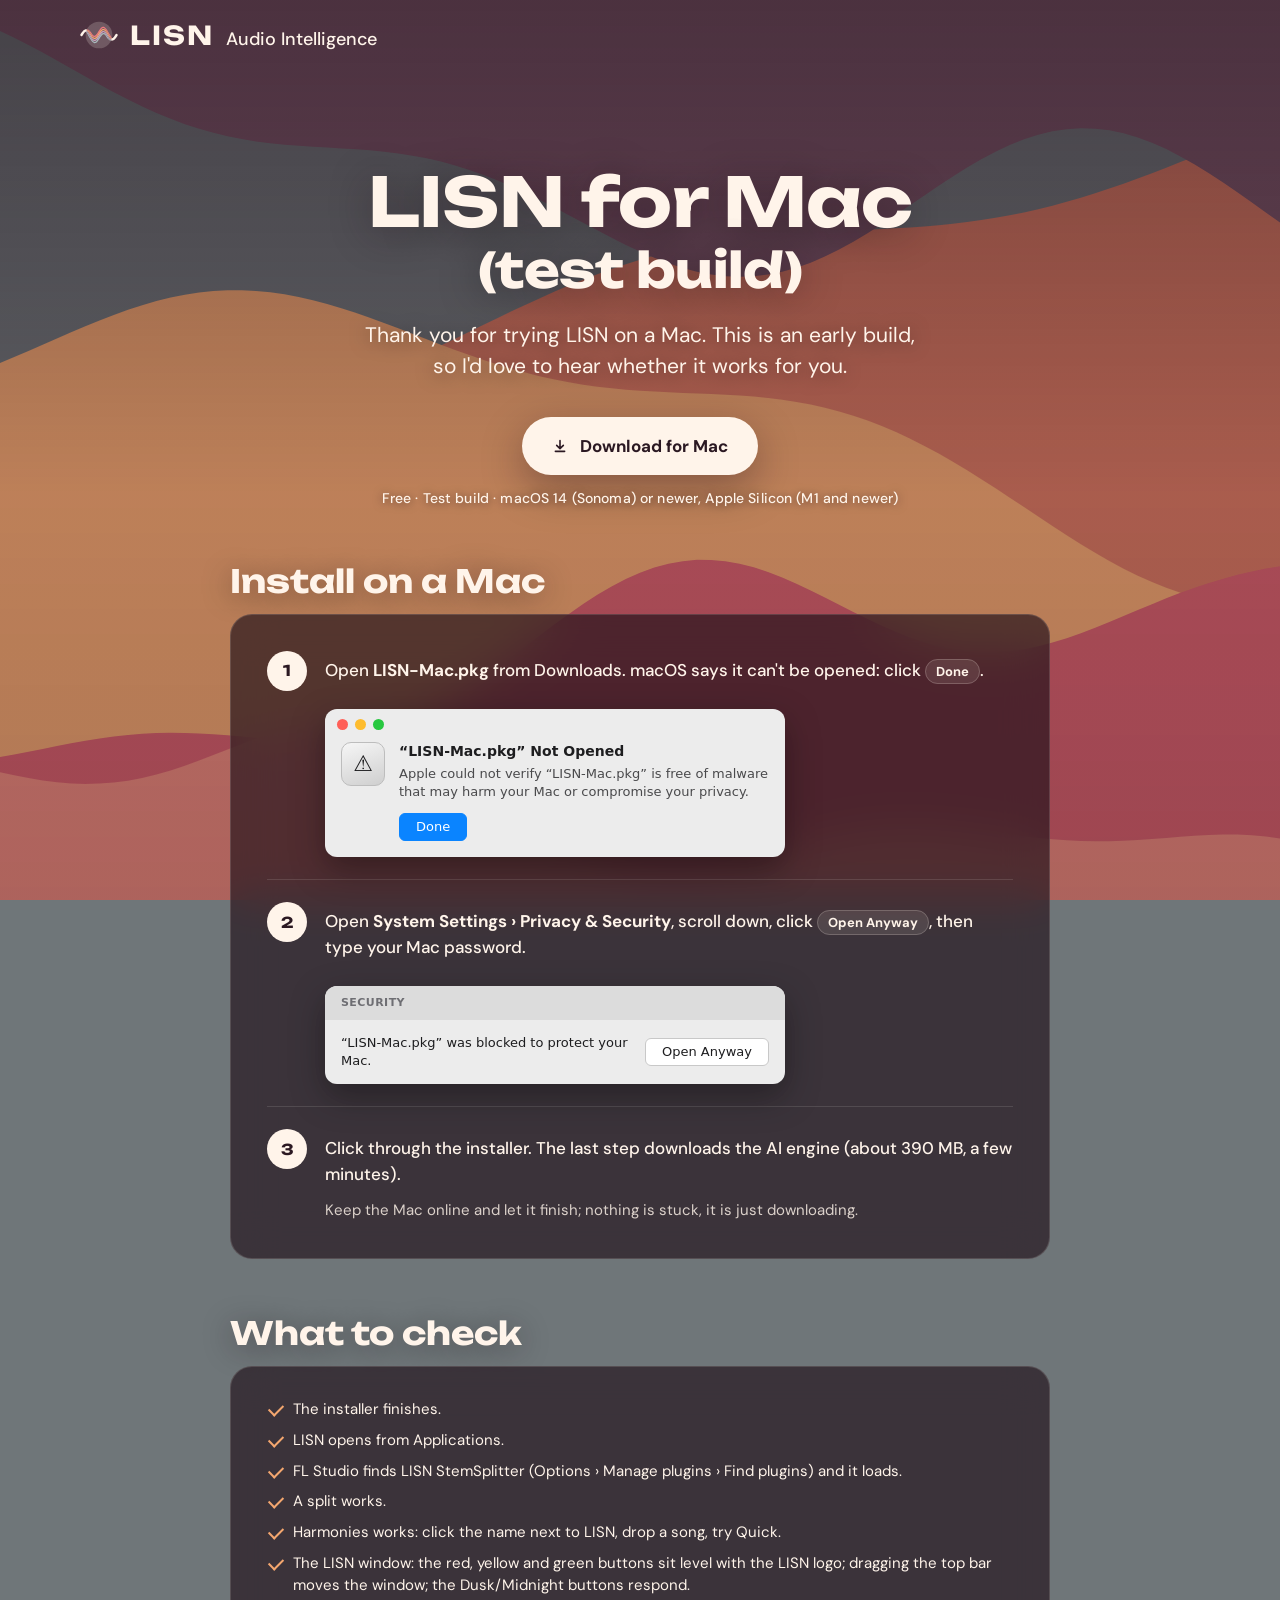
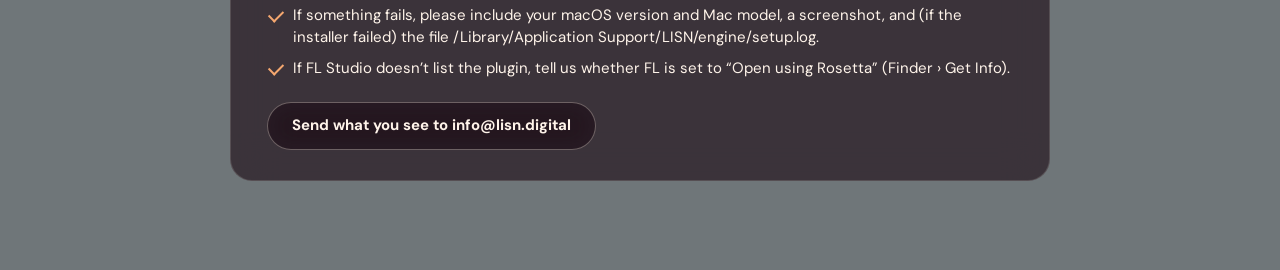
==== commit 2d4daf09: "mac test page: check Harmonies as its own product Co-Authored-By: Claude Opus 5.5 <noreply@anthropic" ====
--- a/mac/index.html
+++ b/mac/index.html
@@ -112,7 +112,7 @@
             <li>LISN opens from Applications.</li>
             <li>FL Studio finds LISN StemSplitter (Options › Manage plugins › Find plugins) and it loads.</li>
             <li>A split works.</li>
-            <li>A Harmony Split (Quick) works.</li>
+            <li>Harmonies works: click the name next to LISN, drop a song, try Quick.</li>
             <li>The LISN window: the red, yellow and green buttons sit level with the LISN logo; dragging the top bar moves the window; the Dusk/Midnight buttons respond.</li>
             <li>If something fails, please include your macOS version and Mac model, a screenshot, and (if the installer failed) the file /Library/Application Support/LISN/engine/setup.log.</li>
             <li>If FL Studio doesn’t list the plugin, tell us whether FL is set to “Open using Rosetta” (Finder › Get Info).</li>
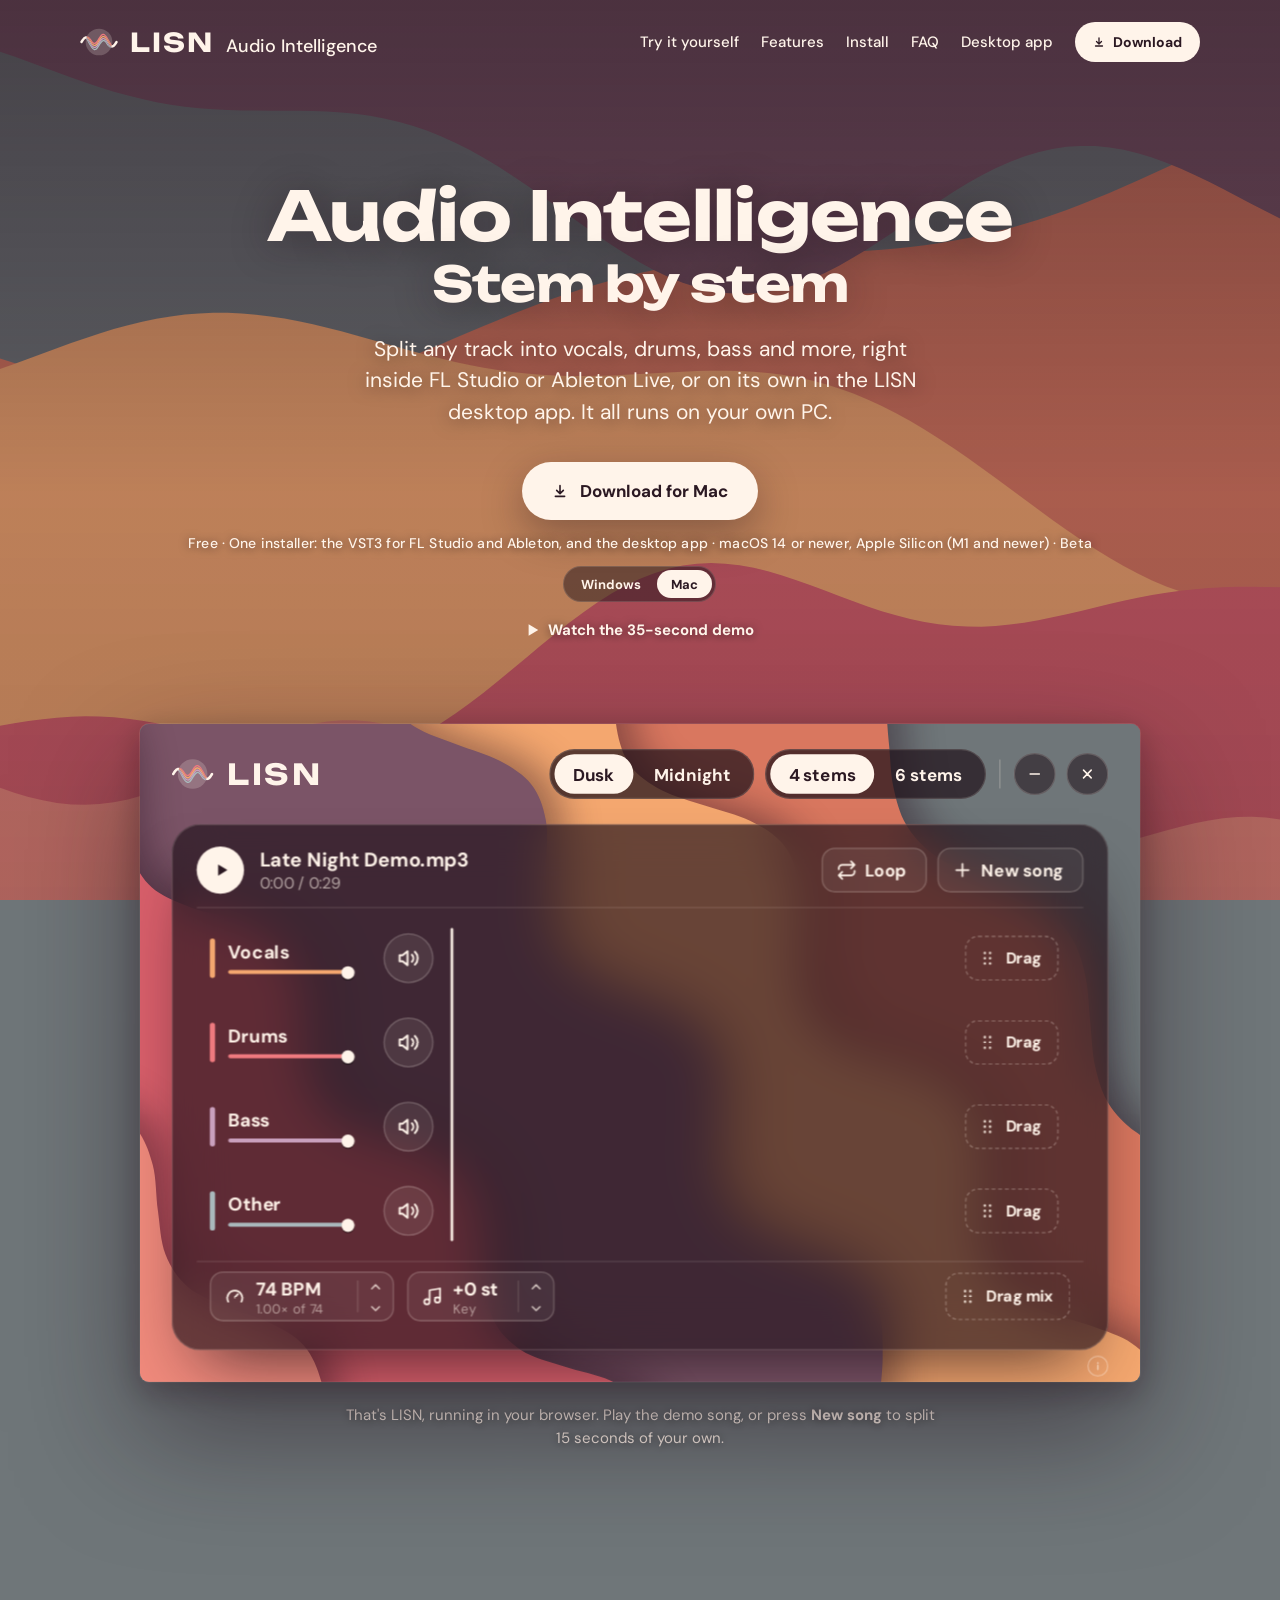
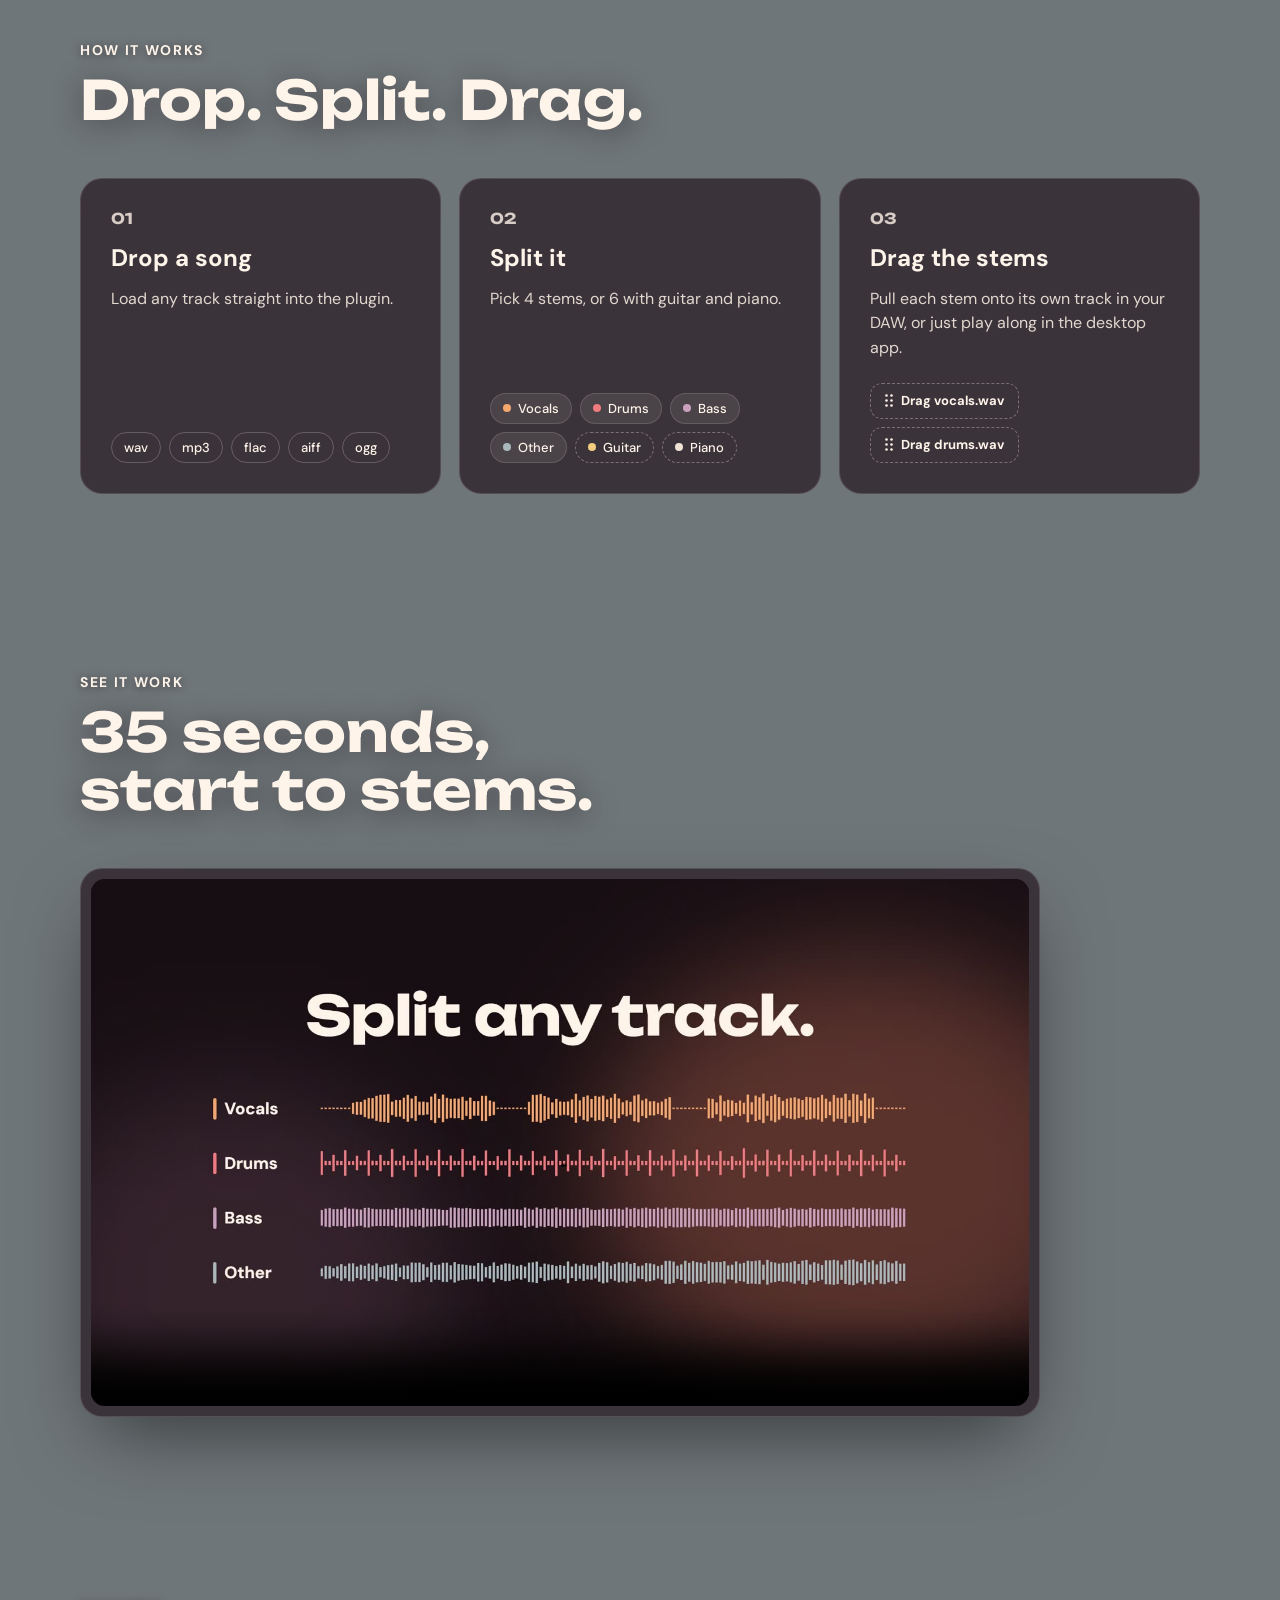
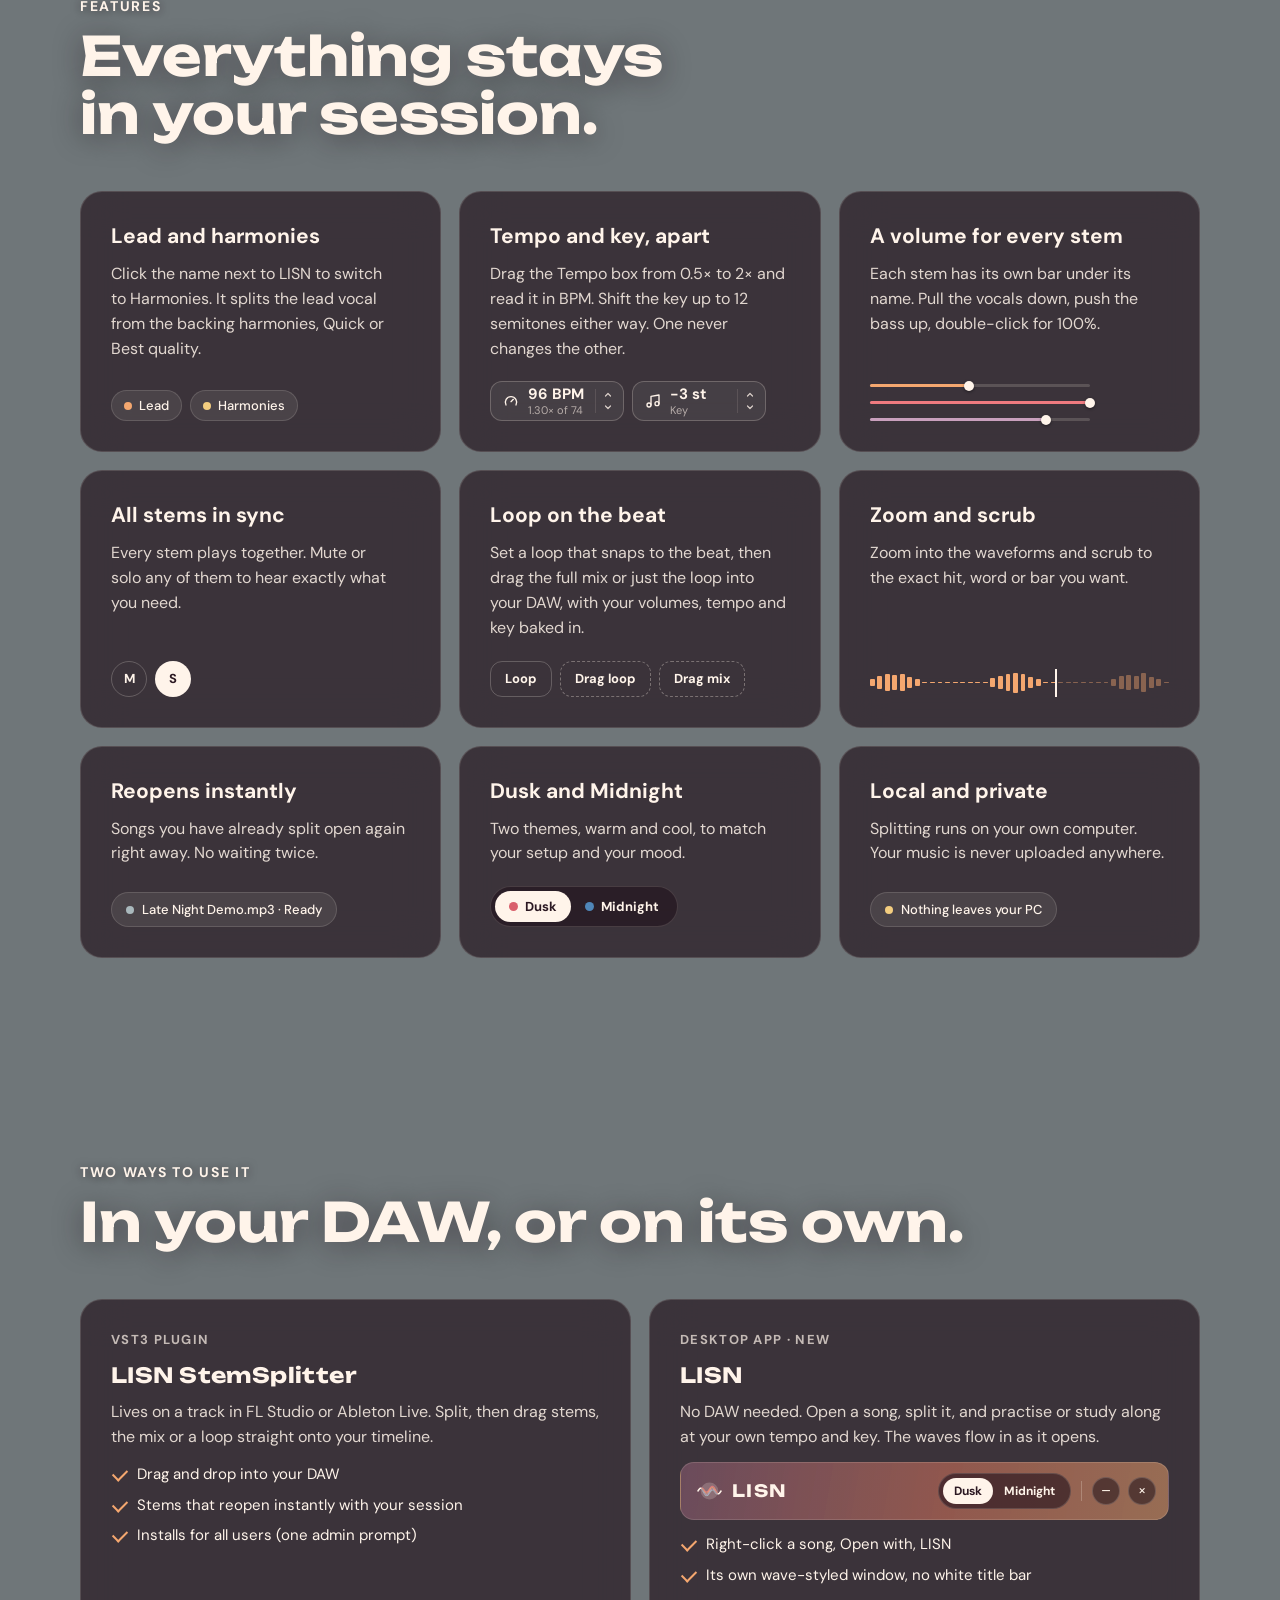
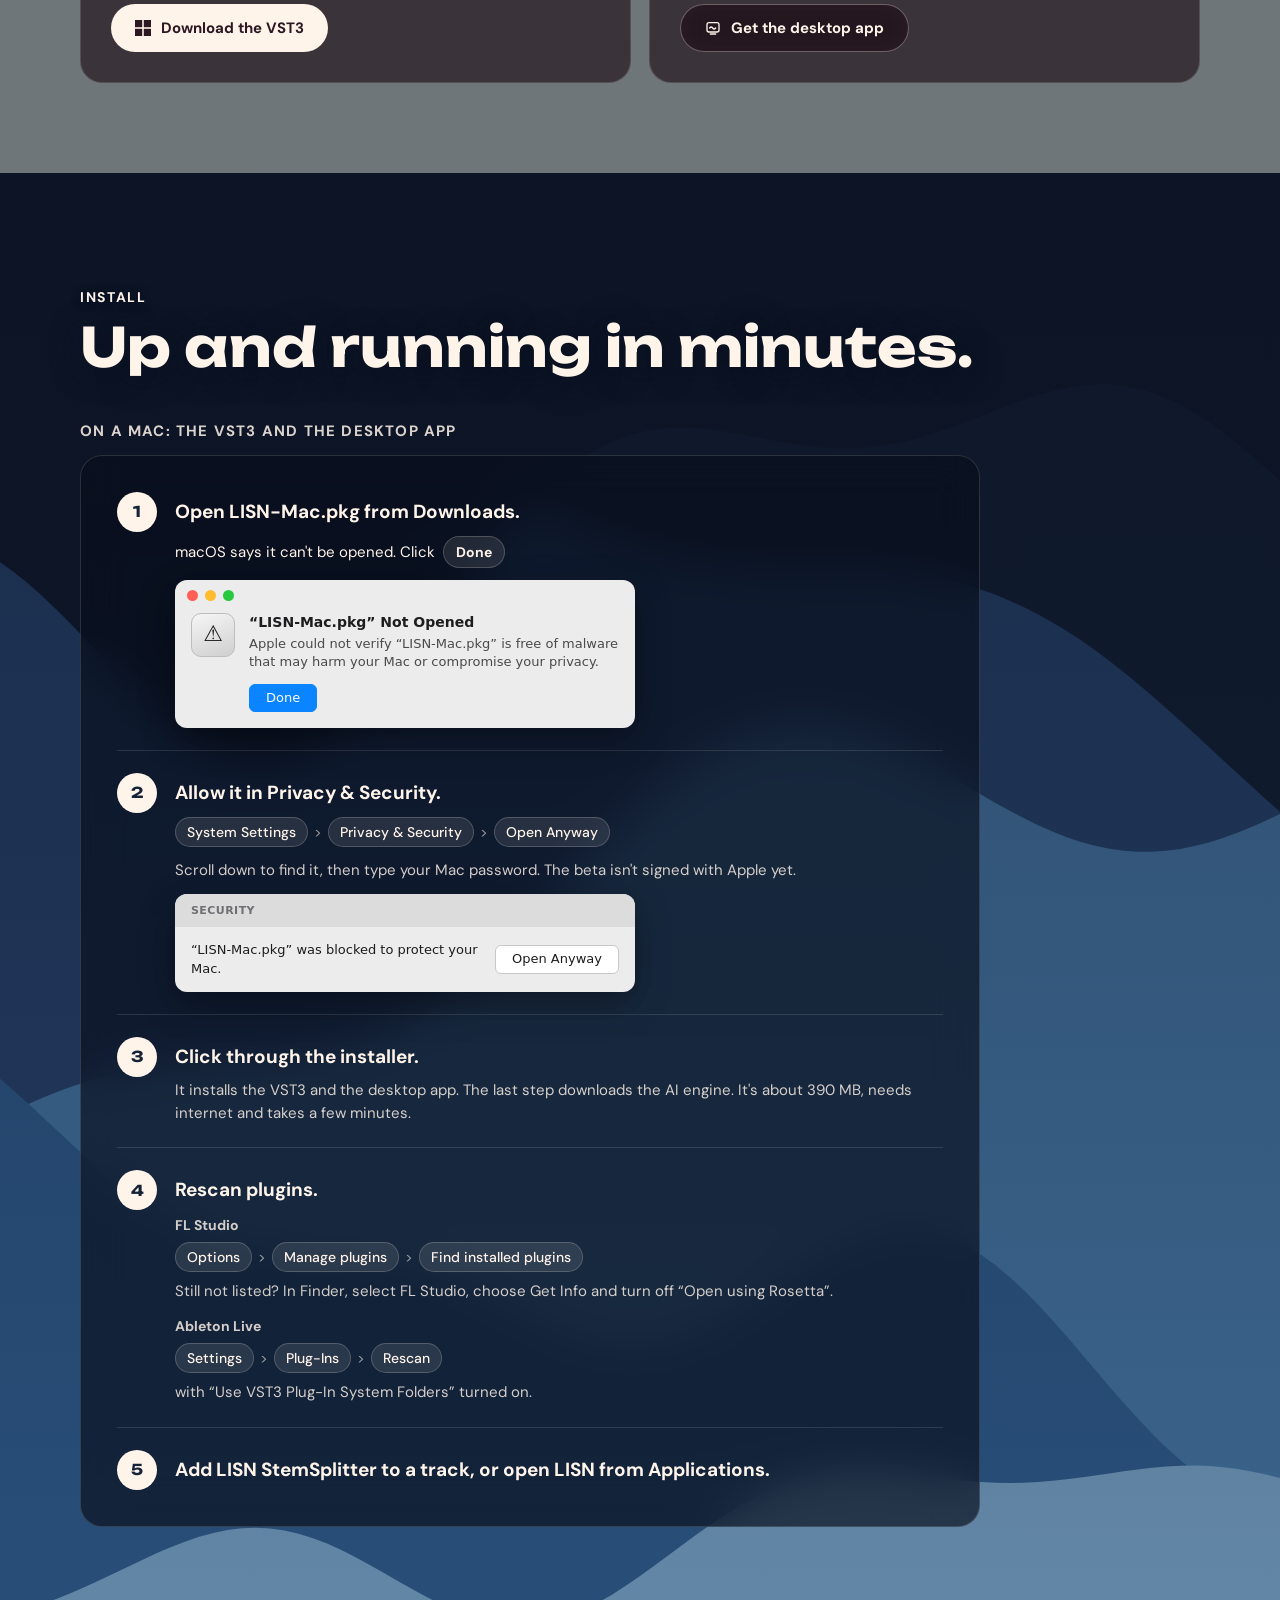
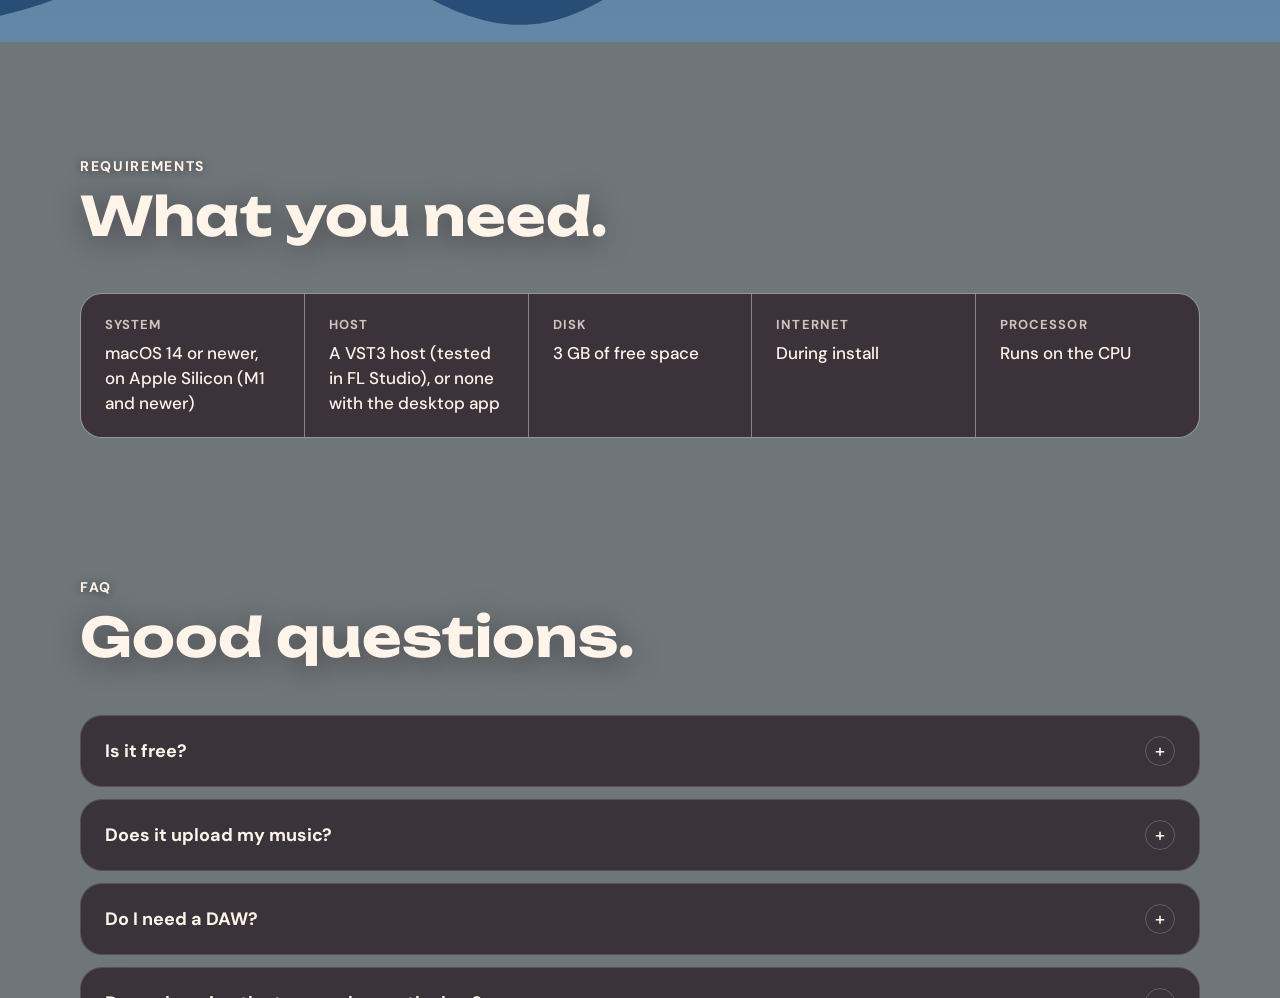
==== commit 8d0361bd: "feat: LISN for Mac on the main page: Windows | Mac switch, Mac steps, FAQ; Harmonies card; /mac/ red" ====
--- a/mac/index.html
+++ b/mac/index.html
@@ -2,176 +2,11 @@
 <html lang="en">
 <head>
 <meta charset="utf-8">
-<meta name="viewport" content="width=device-width, initial-scale=1">
-<title>LISN for Mac (test build)</title>
+<title>LISN for Mac</title>
 <meta name="robots" content="noindex">
-<meta name="theme-color" content="#2B1822">
-<link rel="icon" href="../assets/favicon.ico" sizes="48x48">
-<link rel="icon" href="../assets/favicon.svg" type="image/svg+xml">
-<link rel="apple-touch-icon" href="../assets/apple-touch-icon.png">
-<link rel="stylesheet" href="../styles.css?v=4">
-<style>
-/* Page-specific styles: kept here so the shared styles.css (and its ?v=) stay untouched */
-.mt-hero { padding-bottom: clamp(32px, 5vw, 56px); }
-.mt-wrap { max-width: 900px; margin: 0 auto; padding: 0 clamp(16px, 4vw, 40px) clamp(48px, 7vw, 90px); }
-.mt-wrap h2 { margin: 0 0 14px; font-family: 'Unbounded', sans-serif; font-weight: 700; font-size: clamp(22px, 3.6vw, 32px); line-height: 1.15; text-shadow: 0 4px 30px rgba(32, 18, 27, 0.45); }
-.mt-wrap .install-list, .mt-card { background: rgba(32, 18, 27, 0.66); margin-top: 0; max-width: none; }
-.mt-card { border-radius: 22px; border: 1px solid rgba(255, 244, 234, 0.14); -webkit-backdrop-filter: blur(22px); backdrop-filter: blur(22px); padding: clamp(18px, 3vw, 30px) clamp(18px, 3vw, 36px); }
-.mt-wrap section + section { margin-top: clamp(36px, 5vw, 56px); }
-.mt-wrap .step-num { color: #2B1822; }
-.mt-wrap .install-list h3 { font-weight: 500; font-size: 17px; line-height: 1.5; }
-.mt-wrap .install-list h3 b { font-weight: 700; }
-.mt-wrap .install-list h3 .key { font-size: 13px; padding: 3px 10px; }
-.mt-send { margin: 22px 0 0; }
-.mt-send .btn { height: auto; min-height: 48px; padding-block: 10px; line-height: 1.3; }
-
-/* The two macOS windows, drawn in a neutral Mac look */
-.mac { margin-top: 14px; max-width: 460px; color: #1d1d1f; background: #ececec; border-radius: 12px; box-shadow: 0 12px 34px rgba(0, 0, 0, 0.35); font: 13px/1.4 -apple-system, BlinkMacSystemFont, 'Segoe UI', system-ui, sans-serif; overflow: hidden; }
-.mac-dots { display: flex; gap: 7px; padding: 10px 12px 0; }
-.mac-dots i { width: 11px; height: 11px; border-radius: 50%; background: #ff5f57; }
-.mac-dots i:nth-child(2) { background: #febc2e; }
-.mac-dots i:nth-child(3) { background: #28c840; }
-.mac-body { display: flex; gap: 14px; align-items: flex-start; padding: 12px 16px 16px; }
-.mac-icon { flex: none; width: 44px; height: 44px; border-radius: 10px; background: linear-gradient(160deg, #f6f6f6, #cfcfcf); border: 1px solid #bdbdbd; display: flex; align-items: center; justify-content: center; font-size: 22px; }
-.mac-text { flex: 1; min-width: 0; }
-.mac-text b { display: block; font-size: 14px; margin-bottom: 3px; }
-.mac-text span { color: #4a4a4c; }
-.mac-btn { display: inline-block; margin-top: 12px; padding: 4px 16px; border-radius: 6px; background: #fff; border: 1px solid #c8c8c8; color: #1d1d1f; font-weight: 500; }
-.mac-btn.blue { background: #0a84ff; border-color: #0a84ff; color: #fff; }
-.mac-row { display: flex; gap: 14px; align-items: center; justify-content: space-between; padding: 14px 16px; }
-.mac-row .mac-btn { flex: none; margin: 0; }
-.mac-row .mac-text { color: #1d1d1f; }
-.mac-head { padding: 9px 16px; background: #dcdcdc; color: #6e6e73; font-size: 11px; font-weight: 600; letter-spacing: 0.04em; text-transform: uppercase; }
-@media (max-width: 520px) { .mac-row { flex-wrap: wrap; } }
-</style>
+<link rel="canonical" href="https://lisn.digital/">
+<!-- The Mac test page is done: LISN for Mac is on the main page now -->
+<meta http-equiv="refresh" content="0; url=/?os=mac#download">
 </head>
-<body>
-<canvas id="dusk-waves" class="bg-waves" aria-hidden="true"></canvas>
-<div class="bg-shade" aria-hidden="true"></div>
-
-<div class="page">
-
-  <header class="site-header">
-    <a class="brand" href="../" aria-label="LISN Audio Intelligence home"><img class="brand-symbol" src="../assets/lisn-symbol-glass.svg" alt="" width="38" height="38"><span class="brand-mark">LISN</span> <span class="brand-name">Audio Intelligence</span></a>
-  </header>
-
-  <main>
-    <section class="hero mt-hero">
-      <h1 class="hero-title">LISN for Mac <span>(test build)</span></h1>
-      <p class="hero-sub">Thank you for trying LISN on a Mac. This is an early build, so I'd love to hear whether it works for you.</p>
-      <div class="hero-cta">
-        <div class="cta-row">
-          <a class="btn btn-lg" href="https://github.com/EdiKrasniqi11/lisn-vst/releases/download/mac-test-1/LISN-Mac.pkg" data-goatcounter-click="download-mac-test" data-goatcounter-title="Download LISN for Mac (test)"><svg width="16" height="16" viewBox="0 0 24 24" fill="none" stroke="#2B1822" stroke-width="2.4" stroke-linecap="round" stroke-linejoin="round" aria-hidden="true"><path d="M12 4v11M7 11l5 5 5-5M5 20h14"/></svg>Download for Mac</a>
-        </div>
-        <p class="fineprint">Free · Test build · macOS 14 (Sonoma) or newer, Apple Silicon (M1 and newer)</p>
-      </div>
-    </section>
-
-    <div class="mt-wrap">
-      <section aria-labelledby="mt-install">
-        <h2 id="mt-install">Install on a Mac</h2>
-        <ol class="install-list">
-          <li>
-            <span class="step-num">1</span>
-            <div class="step-body">
-              <h3>Open <b>LISN-Mac.pkg</b> from Downloads. macOS says it can't be opened: click <span class="key">Done</span>.</h3>
-              <div class="mac" role="img" aria-label="A macOS dialog titled “LISN-Mac.pkg” Not Opened, saying Apple could not verify it is free of malware, with a blue Done button">
-                <div class="mac-dots" aria-hidden="true"><i></i><i></i><i></i></div>
-                <div class="mac-body">
-                  <div class="mac-icon" aria-hidden="true">&#9888;&#xFE0E;</div>
-                  <div class="mac-text"><b>“LISN-Mac.pkg” Not Opened</b><span>Apple could not verify “LISN-Mac.pkg” is free of malware that may harm your Mac or compromise your privacy.</span><br><span class="mac-btn blue">Done</span></div>
-                </div>
-              </div>
-            </div>
-          </li>
-          <li>
-            <span class="step-num">2</span>
-            <div class="step-body">
-              <h3>Open <b>System Settings › Privacy &amp; Security</b>, scroll down, click <span class="key">Open Anyway</span>, then type your Mac password.</h3>
-              <div class="mac" role="img" aria-label="The macOS Privacy and Security settings, with the line “LISN-Mac.pkg” was blocked to protect your Mac, and an Open Anyway button">
-                <div class="mac-head" aria-hidden="true">Security</div>
-                <div class="mac-row"><span class="mac-text">“LISN-Mac.pkg” was blocked to protect your Mac.</span><span class="mac-btn">Open Anyway</span></div>
-              </div>
-            </div>
-          </li>
-          <li>
-            <span class="step-num">3</span>
-            <div class="step-body">
-              <h3>Click through the installer. The last step downloads the AI engine (about 390 MB, a few minutes).</h3>
-              <p class="note">Keep the Mac online and let it finish; nothing is stuck, it is just downloading.</p>
-            </div>
-          </li>
-        </ol>
-      </section>
-
-      <section aria-labelledby="mt-check">
-        <h2 id="mt-check">What to check</h2>
-        <div class="mt-card">
-          <ul class="ticks">
-            <li>The installer finishes.</li>
-            <li>LISN opens from Applications.</li>
-            <li>FL Studio finds LISN StemSplitter (Options › Manage plugins › Find plugins) and it loads.</li>
-            <li>A split works.</li>
-            <li>Harmonies works: click the name next to LISN, drop a song, try Quick.</li>
-            <li>The LISN window: the red, yellow and green buttons sit level with the LISN logo; dragging the top bar moves the window; the Dusk/Midnight buttons respond.</li>
-            <li>If something fails, please include your macOS version and Mac model, a screenshot, and (if the installer failed) the file /Library/Application Support/LISN/engine/setup.log.</li>
-            <li>If FL Studio doesn’t list the plugin, tell us whether FL is set to “Open using Rosetta” (Finder › Get Info).</li>
-          </ul>
-          <p class="mt-send"><a class="btn btn-md btn-ghost" href="mailto:info@lisn.digital?subject=LISN%20for%20Mac%20test">Send what you see to info@lisn.digital</a></p>
-        </div>
-      </section>
-    </div>
-  </main>
-</div>
-
-<script>
-// The hero's Dusk waves (same drawing as the home page); a still frame when the visitor prefers reduced motion.
-(() => {
-  const DUSK = { bg: '#6F7679', layers: [
-    { c: '#D9775F', base: 0.30, amp: 0.10, dir: 1, slope: -0.18 },
-    { c: '#F4A76F', base: 0.46, amp: 0.11, dir: 1, slope: 0.22 },
-    { c: '#7B5467', base: 0.20, amp: 0.12, dir: -1, slope: 0.16 },
-    { c: '#D95F6B', base: 0.72, amp: 0.09, dir: 1, slope: -0.2 },
-    { c: '#F08A7C', base: 0.90, amp: 0.07, dir: 1, slope: 0.14 }
-  ]};
-  const c = document.getElementById('dusk-waves');
-  const still = matchMedia('(prefers-reduced-motion: reduce)');
-  let raf = 0;
-  function size() {
-    const dpr = Math.min(window.devicePixelRatio || 1, 1.5), r = c.getBoundingClientRect();
-    c.width = Math.max(1, Math.round(r.width * dpr));
-    c.height = Math.max(1, Math.round(r.height * dpr));
-  }
-  function draw(ts) {
-    const t = ts * 0.00006, ctx = c.getContext('2d'), w = c.width, h = c.height;
-    ctx.fillStyle = DUSK.bg; ctx.fillRect(0, 0, w, h);
-    const step = Math.max(8, w / 90);
-    DUSK.layers.forEach((L, i) => {
-      const p = i * 1.9, f1 = 0.7 + i * 0.22, f2 = 1.6 + i * 0.27;
-      ctx.beginPath(); ctx.moveTo(0, L.dir > 0 ? h : 0);
-      for (let x = 0; x <= w + step; x += step) {
-        const u = x / w;
-        const y = h * (L.base + (u - 0.5) * L.slope) + h * L.amp * (
-          Math.sin(u * Math.PI * 2 * f1 + t * (5 + i) + p) * 0.62 +
-          Math.sin(u * Math.PI * 2 * f2 - t * (3.2 + i * 0.7) + p * 1.7) * 0.38);
-        ctx.lineTo(x, y);
-      }
-      ctx.lineTo(w, L.dir > 0 ? h : 0); ctx.closePath();
-      ctx.fillStyle = L.c; ctx.fill();
-    });
-  }
-  function start() {
-    cancelAnimationFrame(raf);
-    if (still.matches) { draw(0); return; }
-    const loop = ts => { draw(ts); raf = requestAnimationFrame(loop); };
-    raf = requestAnimationFrame(loop);
-  }
-  new ResizeObserver(() => { size(); draw(still.matches ? 0 : performance.now()); }).observe(c);
-  still.addEventListener('change', start);
-  size(); start();
-})();
-</script>
-<!-- Visit and download-click counts, no cookies: https://lisn.goatcounter.com -->
-<script data-goatcounter="https://lisn.goatcounter.com/count" async src="//gc.zgo.at/count.js"></script>
-</body>
+<body><p><a href="/?os=mac#download">LISN for Mac is on the main page.</a></p></body>
 </html>
